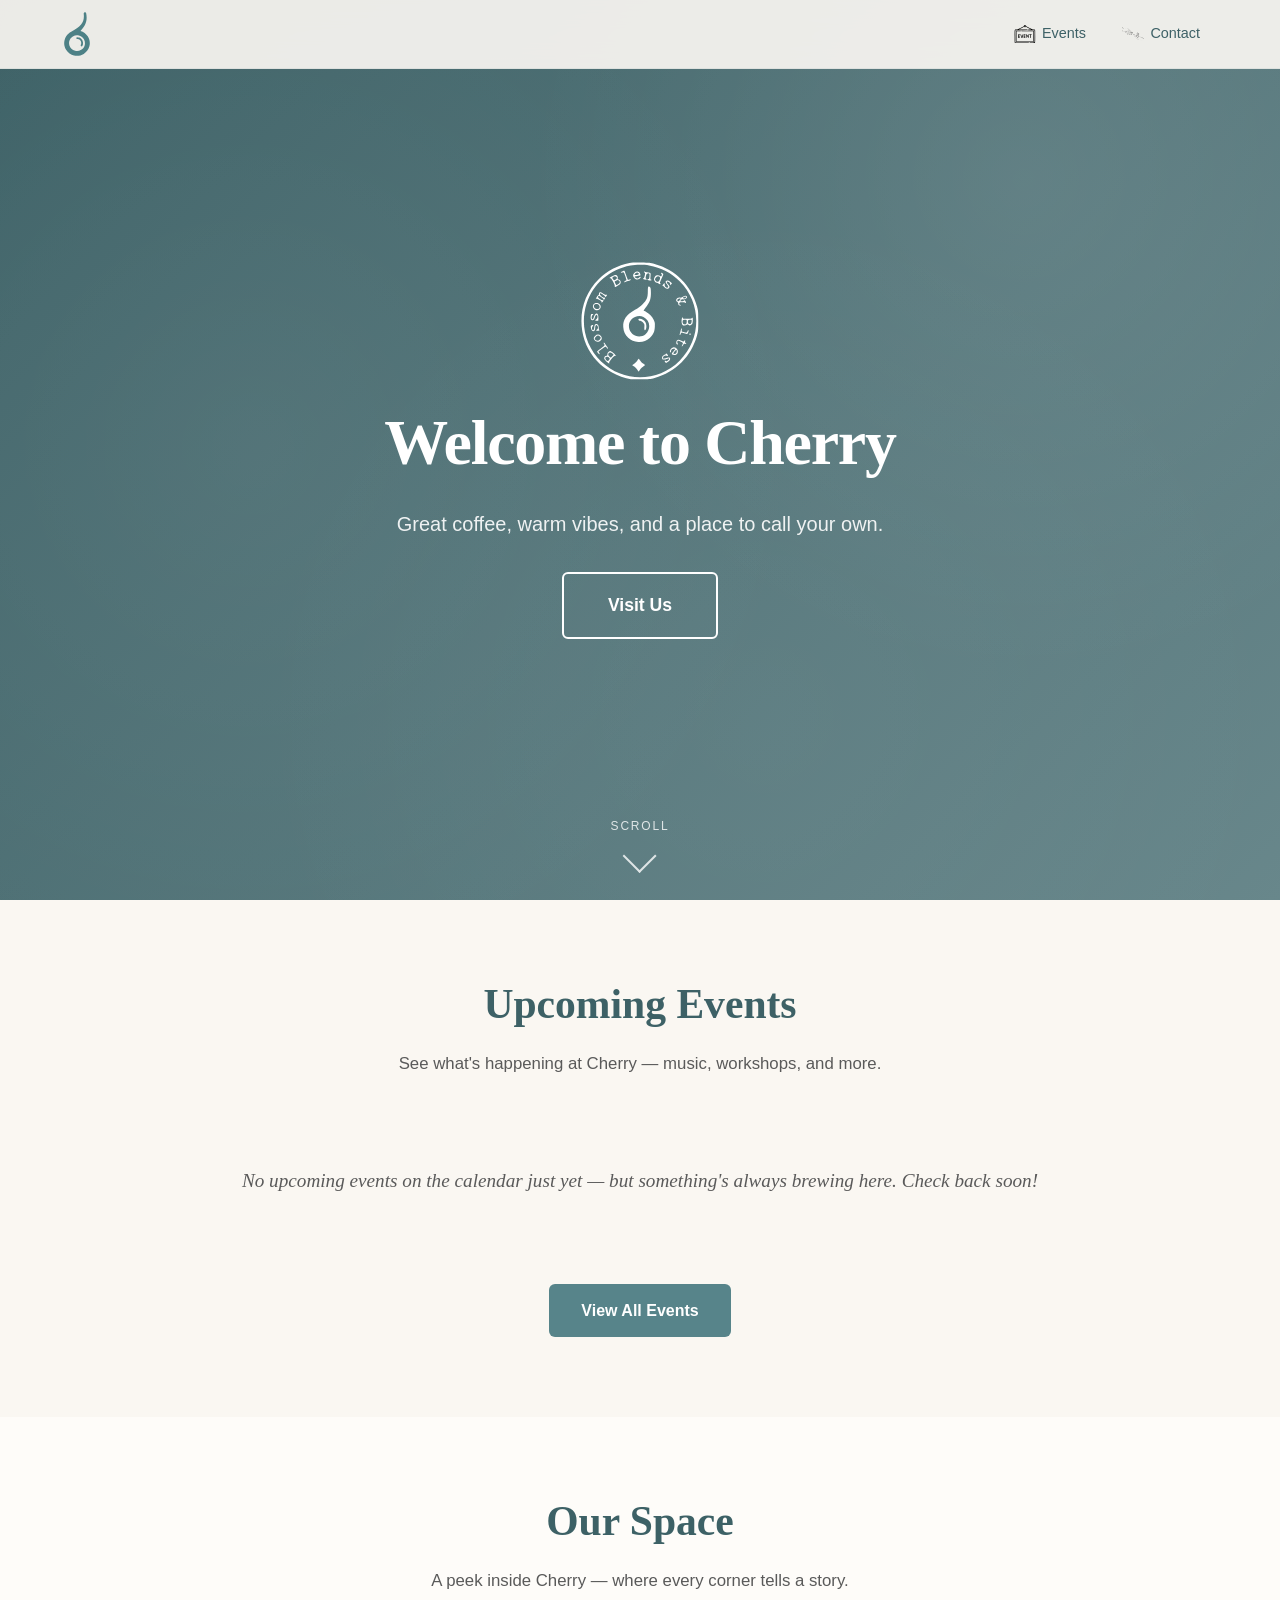
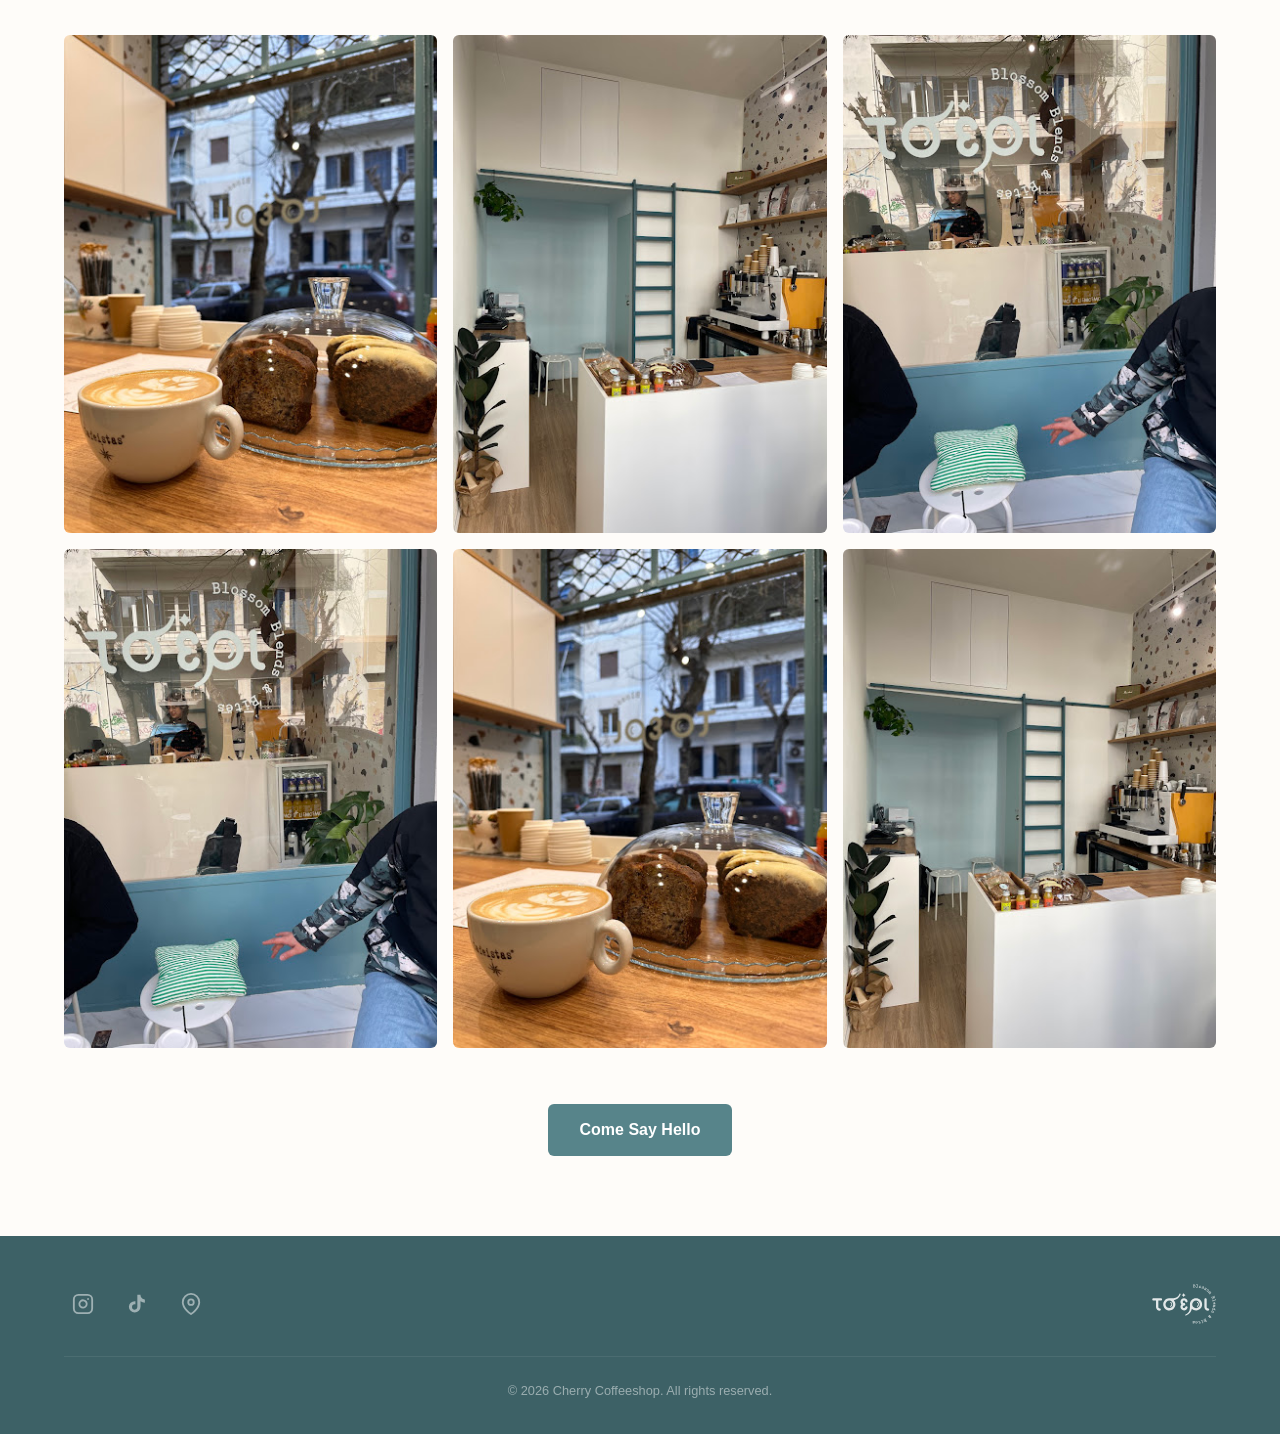
==== index.html @ 54e0ace2 "first" ====
<!DOCTYPE html>
<html lang="en">
<head>
  <meta charset="UTF-8" />
  <meta name="viewport" content="width=device-width, initial-scale=1.0" />
  <meta name="description" content="Cherry Coffeeshop — Great coffee, warm vibes, and community events." />
  <title>Cherry Coffeeshop</title>
  <link rel="stylesheet" href="style.css" />
</head>
<body>

  <!-- ========== Navbar ========== -->
  <nav class="navbar" aria-label="Main navigation">
    <div class="container navbar__inner">
      <a href="#hero" class="navbar__logo" aria-label="Cherry — Back to top">
        <img src="assets/logo.svg" alt="Cherry logo" />
      </a>
      <div class="navbar__links">
        <a href="events.html" class="navbar__link" aria-label="Events">
          <img src="assets/events.svg" alt="" />
          <span>Events</span>
        </a>
        <a href="contact.html" class="navbar__link" aria-label="Contact">
          <img src="assets/contact.svg" alt="" />
          <span>Contact</span>
        </a>
      </div>
    </div>
  </nav>

  <!-- ========== Hero ========== -->
  <header class="hero" id="hero">
    <div class="hero__bg" aria-hidden="true"></div>
    <div class="hero__content">
      <img src="assets/Circle_logo.svg" alt="Cherry Coffeeshop emblem" class="hero__logo" />
      <h1 class="hero__title">Welcome to Cherry</h1>
      <p class="hero__subtitle">Great coffee, warm vibes, and a place to call your own.</p>
      <a href="contact.html" class="btn btn-outline hero__cta">Visit Us</a>
    </div>
    <div class="scroll-indicator" aria-hidden="true">
      <span class="scroll-indicator__text">Scroll</span>
      <span class="scroll-indicator__arrow"></span>
    </div>
  </header>

  <!-- ========== Upcoming Events ========== -->
  <section class="events-section" id="events">
    <div class="container">
      <h2 class="section-title">Upcoming Events</h2>
      <p class="section-subtitle">See what's happening at Cherry — music, workshops, and more.</p>

      <div class="events-grid" id="upcoming-events-grid">
        <!-- Populated by main.js -->
      </div>

      <div class="btn-center">
        <a href="events.html" class="btn btn-primary">View All Events</a>
      </div>
    </div>
  </section>

  <!-- ========== Gallery ========== -->
  <section class="gallery-section" id="gallery">
    <div class="container">
      <h2 class="section-title">Our Space</h2>
      <p class="section-subtitle">A peek inside Cherry — where every corner tells a story.</p>

      <div class="gallery-grid">
        <div class="gallery-grid__item">
          <img src="img/counter.jpg" alt="Cherry's coffee counter" loading="lazy">
        </div>
        <div class="gallery-grid__item">
          <img src="img/chatting.jpg" alt="Friends chatting over coffee" loading="lazy">
        </div>
        <div class="gallery-grid__item">
          <img src="img/unnamed.jpg" alt="Inside Cherry coffeeshop" loading="lazy">
        </div>
        <div class="gallery-grid__item">
          <img src="img/counter.jpg" alt="Cherry's coffee counter" loading="lazy">
        </div>
        <div class="gallery-grid__item">
          <img src="img/chatting.jpg" alt="Friends chatting over coffee" loading="lazy">
        </div>
        <div class="gallery-grid__item">
          <img src="img/unnamed.jpg" alt="Inside Cherry coffeeshop" loading="lazy">
        </div>
      </div>

      <div class="btn-center">
        <a href="contact.html" class="btn btn-primary">Come Say Hello</a>
      </div>
    </div>
  </section>

  <!-- ========== Footer ========== -->
  <footer class="footer">
    <div class="container">
      <div class="footer__inner">
        <div class="footer__social">
          <a href="https://www.instagram.com/cherry.coffeeshop/" target="_blank" rel="noopener noreferrer" aria-label="Instagram">
            <svg xmlns="http://www.w3.org/2000/svg" viewBox="0 0 24 24" fill="none" stroke="currentColor" stroke-width="2" stroke-linecap="round" stroke-linejoin="round"><rect x="2" y="2" width="20" height="20" rx="5" ry="5"/><path d="M16 11.37A4 4 0 1 1 12.63 8 4 4 0 0 1 16 11.37z"/><line x1="17.5" y1="6.5" x2="17.51" y2="6.5"/></svg>
          </a>
          <a href="https://www.tiktok.com/@cherrycoffeeshop4?_r=1&_t=ZN-940EKVRiwiM" target="_blank" rel="noopener noreferrer" aria-label="TikTok">
            <svg xmlns="http://www.w3.org/2000/svg" viewBox="0 0 24 24" fill="currentColor"><path d="M19.59 6.69a4.83 4.83 0 0 1-3.77-4.25V2h-3.45v13.67a2.89 2.89 0 0 1-2.88 2.5 2.89 2.89 0 0 1-2.89-2.89 2.89 2.89 0 0 1 2.89-2.89c.28 0 .54.04.79.1v-3.5a6.37 6.37 0 0 0-.79-.05A6.34 6.34 0 0 0 3.15 15a6.34 6.34 0 0 0 6.34 6.34 6.34 6.34 0 0 0 6.34-6.34V9.05a8.27 8.27 0 0 0 4.76 1.5V7.12a4.83 4.83 0 0 1-1-.43z"/></svg>
          </a>
          <a href="https://share.google/5jH4Om6R4dzNHi6pa" target="_blank" rel="noopener noreferrer" aria-label="Google Maps">
            <svg xmlns="http://www.w3.org/2000/svg" viewBox="0 0 24 24" fill="none" stroke="currentColor" stroke-width="2" stroke-linecap="round" stroke-linejoin="round"><path d="M21 10c0 7-9 13-9 13s-9-6-9-13a9 9 0 0 1 18 0z"/><circle cx="12" cy="10" r="3"/></svg>
          </a>
        </div>
        <a href="index.html" class="footer__logo" aria-label="Cherry Coffeeshop">
          <img src="assets/Cherry_logo.svg" alt="Cherry logo" />
        </a>
      </div>
      <p class="footer__bottom">&copy; 2026 Cherry Coffeeshop. All rights reserved.</p>
    </div>
  </footer>

  <!-- ========== Lightbox ========== -->
  <div class="lightbox" id="lightbox" role="dialog" aria-modal="true" aria-label="Image viewer" aria-hidden="true">
    <button class="lightbox__close" type="button" aria-label="Close">&times;</button>
    <button class="lightbox__nav lightbox__nav--prev" type="button" aria-label="Previous image">&#10094;</button>
    <figure class="lightbox__stage">
      <img class="lightbox__img" src="" alt="" />
      <figcaption class="lightbox__caption"></figcaption>
    </figure>
    <button class="lightbox__nav lightbox__nav--next" type="button" aria-label="Next image">&#10095;</button>
    <span class="lightbox__counter" aria-hidden="true"></span>
  </div>

  <script src="main.js"></script>
</body>
</html>
---- style.css ----
/* ============================================
   Cherry Coffeeshop — Design System & Styles
   ============================================ */

/* --- CSS Variables (Design Tokens) --- */
:root {
  --color-primary: #57848A;
  --color-primary-light: #68878B;
  --color-primary-dark: #3d6166;
  --color-cream: #faf7f2;
  --color-warm-white: #fefcf9;
  --color-text: #2c2c2c;
  --color-text-light: #5a5a5a;
  --color-white: #ffffff;
  --color-overlay: rgba(44, 44, 44, 0.55);

  --font-heading: "Georgia", "Times New Roman", serif;
  --font-body: "Segoe UI", "Helvetica Neue", Arial, sans-serif;

  --shadow-sm: 0 1px 3px rgba(0, 0, 0, 0.08);
  --shadow-md: 0 4px 12px rgba(0, 0, 0, 0.1);
  --shadow-lg: 0 8px 30px rgba(0, 0, 0, 0.12);

  --radius-sm: 6px;
  --radius-md: 12px;
  --radius-lg: 20px;

  --transition: 0.3s ease;
  --max-width: 1200px;
}

/* --- Reset & Base --- */
*,
*::before,
*::after {
  margin: 0;
  padding: 0;
  box-sizing: border-box;
}

html {
  scroll-behavior: smooth;
  font-size: 16px;
}

body {
  font-family: var(--font-body);
  color: var(--color-text);
  background-color: var(--color-cream);
  line-height: 1.6;
  -webkit-font-smoothing: antialiased;
}

img {
  max-width: 100%;
  height: auto;
  display: block;
}

a {
  text-decoration: none;
  color: inherit;
}

ul {
  list-style: none;
}

h1, h2, h3, h4 {
  font-family: var(--font-heading);
  font-weight: 700;
  line-height: 1.2;
}

/* --- Utility --- */
.container {
  width: 90%;
  max-width: var(--max-width);
  margin: 0 auto;
}

.section-title {
  font-size: clamp(1.8rem, 4vw, 2.6rem);
  color: var(--color-primary-dark);
  text-align: center;
  margin-bottom: 0.5em;
}

.section-subtitle {
  text-align: center;
  color: var(--color-text-light);
  font-size: 1.05rem;
  max-width: 600px;
  margin: 0 auto 2.5rem;
}

/* --- Buttons --- */
.btn {
  display: inline-block;
  padding: 0.85em 2em;
  font-size: 1rem;
  font-weight: 600;
  border-radius: var(--radius-sm);
  cursor: pointer;
  transition: background var(--transition), transform var(--transition), box-shadow var(--transition);
  border: none;
  text-align: center;
}

.btn-primary {
  background-color: var(--color-primary);
  color: var(--color-white);
}

.btn-primary:hover {
  background-color: var(--color-primary-dark);
  transform: translateY(-2px);
  box-shadow: var(--shadow-md);
}

.btn-outline {
  background-color: transparent;
  color: var(--color-white);
  border: 2px solid var(--color-white);
}

.btn-outline:hover {
  background-color: var(--color-white);
  color: var(--color-primary);
  transform: translateY(-2px);
}

.btn-center {
  display: flex;
  justify-content: center;
  margin-top: 2.5rem;
}

/* ============================================
   Navigation
   ============================================ */
.navbar {
  position: fixed;
  top: 0;
  left: 0;
  right: 0;
  z-index: 1000;
  background-color: rgba(250, 247, 242, 0.92);
  backdrop-filter: blur(12px);
  -webkit-backdrop-filter: blur(12px);
  border-bottom: 1px solid rgba(87, 132, 138, 0.1);
  transition: box-shadow var(--transition);
}

.navbar.scrolled {
  box-shadow: var(--shadow-sm);
}

.navbar__inner {
  display: flex;
  align-items: center;
  justify-content: space-between;
  padding: 0.75rem 0;
}

.navbar__logo img {
  height: 44px;
  width: auto;
}

.navbar__links {
  display: flex;
  align-items: center;
  gap: 0.25rem;
}

.navbar__link {
  display: flex;
  align-items: center;
  gap: 0.4rem;
  padding: 0.5rem 1rem;
  border-radius: var(--radius-sm);
  font-size: 0.9rem;
  font-weight: 500;
  color: var(--color-primary-dark);
  transition: background var(--transition), color var(--transition);
}

.navbar__link:hover {
  background-color: rgba(87, 132, 138, 0.1);
}

.navbar__link img {
  height: 22px;
  width: 22px;
}

/* ============================================
   Hero Section
   ============================================ */
.hero {
  position: relative;
  min-height: 100vh;
  display: flex;
  align-items: center;
  justify-content: center;
  text-align: center;
  color: var(--color-white);
  overflow: hidden;
}

.hero__bg {
  position: absolute;
  inset: 0;
  background: linear-gradient(135deg, var(--color-primary-dark), var(--color-primary-light));
  z-index: 0;
}

/* Placeholder pattern when no hero image is loaded */
.hero__bg::after {
  content: "";
  position: absolute;
  inset: 0;
  background-image:
    radial-gradient(circle at 20% 50%, rgba(255,255,255,0.05) 0%, transparent 50%),
    radial-gradient(circle at 80% 20%, rgba(255,255,255,0.08) 0%, transparent 40%),
    radial-gradient(circle at 60% 80%, rgba(255,255,255,0.04) 0%, transparent 50%);
}

.hero__content {
  position: relative;
  z-index: 1;
  max-width: 700px;
  padding: 2rem 1.5rem;
}

.hero__logo {
  width: 120px;
  height: auto;
  margin: 0 auto 1.5rem;
  filter: brightness(0) invert(1);
}

.hero__title {
  font-size: clamp(2.4rem, 6vw, 4rem);
  margin-bottom: 0.4em;
  letter-spacing: -0.02em;
}

.hero__subtitle {
  font-size: clamp(1rem, 2.5vw, 1.25rem);
  opacity: 0.9;
  margin-bottom: 2rem;
  font-weight: 300;
}

.hero__cta {
  font-size: 1.1rem;
  padding: 1em 2.5em;
}

/* Scroll indicator */
.scroll-indicator {
  position: absolute;
  bottom: 2rem;
  left: 50%;
  transform: translateX(-50%);
  z-index: 1;
  display: flex;
  flex-direction: column;
  align-items: center;
  gap: 0.5rem;
  color: var(--color-white);
  opacity: 0.8;
  animation: pulse-fade 2.5s ease-in-out infinite;
}

.scroll-indicator__text {
  font-size: 0.75rem;
  text-transform: uppercase;
  letter-spacing: 0.15em;
}

.scroll-indicator__arrow {
  width: 24px;
  height: 24px;
  border-left: 2px solid var(--color-white);
  border-bottom: 2px solid var(--color-white);
  transform: rotate(-45deg);
}

@keyframes pulse-fade {
  0%, 100% {
    opacity: 0.4;
    transform: translateX(-50%) translateY(0);
  }
  50% {
    opacity: 1;
    transform: translateX(-50%) translateY(8px);
  }
}

/* ============================================
   Upcoming Events Section
   ============================================ */
.events-section {
  padding: 5rem 0;
}

.events-grid {
  display: grid;
  grid-template-columns: repeat(auto-fill, minmax(320px, 1fr));
  gap: 2rem;
}

.event-card {
  background: var(--color-white);
  border-radius: var(--radius-md);
  overflow: hidden;
  box-shadow: var(--shadow-sm);
  transition: transform var(--transition), box-shadow var(--transition);
}

.event-card:hover {
  transform: translateY(-4px);
  box-shadow: var(--shadow-lg);
}

.event-card__image {
  width: 100%;
  height: 220px;
  object-fit: cover;
  background-color: var(--color-primary-light);
}

/* Placeholder for missing images */
.event-card__image-placeholder {
  width: 100%;
  height: 220px;
  background: linear-gradient(135deg, var(--color-primary), var(--color-primary-light));
  display: flex;
  align-items: center;
  justify-content: center;
  color: var(--color-white);
  font-family: var(--font-heading);
  font-size: 1.2rem;
  opacity: 0.85;
}

.event-card__body {
  padding: 1.5rem;
}

.event-card__date {
  font-size: 0.8rem;
  color: var(--color-primary);
  text-transform: uppercase;
  letter-spacing: 0.08em;
  font-weight: 600;
  margin-bottom: 0.5rem;
}

.event-card__title {
  font-size: 1.25rem;
  margin-bottom: 0.6rem;
  color: var(--color-text);
}

.event-card__desc {
  font-size: 0.95rem;
  color: var(--color-text-light);
  line-height: 1.65;
}

/* ============================================
   Gallery Section
   ============================================ */
.gallery-section {
  padding: 5rem 0;
  background-color: var(--color-warm-white);
}

.gallery-grid {
  columns: 3;
  column-gap: 1rem;
}

.gallery-grid__item {
  break-inside: avoid;
  margin-bottom: 1rem;
  border-radius: var(--radius-sm);
  overflow: hidden;
  position: relative;
}

.gallery-grid__item img {
  width: 100%;
  display: block;
  cursor: pointer;
  transition: transform 0.4s ease;
}

.gallery-grid__item:hover img {
  transform: scale(1.03);
}

/* ============================================
   Lightbox / Gallery Viewer
   ============================================ */
.lightbox {
  position: fixed;
  inset: 0;
  z-index: 1000;
  display: flex;
  align-items: center;
  justify-content: center;
  padding: 2rem;
  background-color: rgba(20, 20, 20, 0.92);
  opacity: 0;
  visibility: hidden;
  transition: opacity var(--transition), visibility var(--transition);
}

.lightbox.is-open {
  opacity: 1;
  visibility: visible;
}

.lightbox__stage {
  display: flex;
  flex-direction: column;
  align-items: center;
  gap: 0.75rem;
}

.lightbox__img {
  max-width: 90vw;
  max-height: 80vh;
  width: auto;
  height: auto;
  border-radius: var(--radius-sm);
  box-shadow: var(--shadow-lg);
  animation: lightbox-zoom 0.3s ease;
}

@keyframes lightbox-zoom {
  from { transform: scale(0.96); opacity: 0.5; }
  to   { transform: scale(1); opacity: 1; }
}

.lightbox__caption {
  color: rgba(255, 255, 255, 0.85);
  font-size: 0.9rem;
  text-align: center;
}

.lightbox__close,
.lightbox__nav {
  position: absolute;
  display: flex;
  align-items: center;
  justify-content: center;
  border: none;
  border-radius: 50%;
  color: var(--color-white);
  background: rgba(255, 255, 255, 0.12);
  cursor: pointer;
  line-height: 1;
  transition: background var(--transition);
  -webkit-tap-highlight-color: transparent;
}

.lightbox__close:hover,
.lightbox__nav:hover {
  background: rgba(255, 255, 255, 0.28);
}

.lightbox__close {
  top: 1rem;
  right: 1rem;
  width: 44px;
  height: 44px;
  font-size: 1.75rem;
}

.lightbox__nav {
  top: 50%;
  transform: translateY(-50%);
  width: 52px;
  height: 52px;
  font-size: 1.4rem;
}

.lightbox__nav--prev { left: 1rem; }
.lightbox__nav--next { right: 1rem; }

.lightbox__counter {
  position: absolute;
  bottom: 1.25rem;
  left: 50%;
  transform: translateX(-50%);
  color: rgba(255, 255, 255, 0.8);
  font-size: 0.9rem;
  letter-spacing: 0.05em;
}

/* ============================================
   Archive / Past Events Page
   ============================================ */
.page-header {
  padding: 8rem 0 3rem;
  text-align: center;
  background: linear-gradient(135deg, var(--color-primary-dark), var(--color-primary));
  color: var(--color-white);
}

.page-header__title {
  font-size: clamp(2rem, 5vw, 3rem);
}

.page-header__subtitle {
  font-size: 1.05rem;
  opacity: 0.85;
  margin-top: 0.5rem;
  font-weight: 300;
}

.archive-section {
  padding: 4rem 0 5rem;
}

/* ============================================
   Contact Page
   ============================================ */
.contact-section {
  padding: 4rem 0 5rem;
}

.contact-grid {
  display: grid;
  grid-template-columns: 1fr 1fr;
  gap: 3rem;
  align-items: start;
}

.contact-info {
  display: flex;
  flex-direction: column;
  gap: 2rem;
}

.contact-info__block h3 {
  font-size: 1.15rem;
  color: var(--color-primary-dark);
  margin-bottom: 0.5rem;
}

.contact-info__block p,
.contact-info__block a {
  color: var(--color-text-light);
  font-size: 0.95rem;
  line-height: 1.7;
}

.contact-info__block a {
  display: inline-flex;
  align-items: center;
  gap: 0.35rem;
  transition: color var(--transition);
}

.contact-info__block a:hover {
  color: var(--color-primary);
}

.social-links {
  display: flex;
  gap: 0.75rem;
  margin-top: 0.5rem;
}

.social-links a {
  display: inline-flex;
  align-items: center;
  justify-content: center;
  padding: 0.45rem;
  border-radius: var(--radius-sm);
  color: var(--color-primary-light);
  transition: color var(--transition), transform var(--transition);
}

.social-links a svg {
  width: 24px;
  height: 24px;
  flex-shrink: 0;
}

.social-links a:hover {
  color: var(--color-primary-dark);
  transform: translateY(-2px);
}

.contact-map {
  border-radius: var(--radius-md);
  overflow: hidden;
  box-shadow: var(--shadow-md);
  background: var(--color-white);
  min-height: 350px;
  display: flex;
  align-items: center;
  justify-content: center;
}

.contact-map iframe {
  width: 100%;
  height: 400px;
  border: none;
}

.contact-map__fallback {
  text-align: center;
  padding: 3rem 1.5rem;
}

.contact-map__fallback p {
  color: var(--color-text-light);
  margin-bottom: 1rem;
}

/* ============================================
   Footer
   ============================================ */
.footer {
  background-color: var(--color-primary-dark);
  color: rgba(255, 255, 255, 0.8);
  padding: 3rem 0 2rem;
}

.footer__inner {
  display: flex;
  align-items: center;
  justify-content: space-between;
  flex-wrap: wrap;
  gap: 1.5rem;
}

.footer__social {
  display: flex;
  align-items: center;
  gap: 1rem;
}

.footer__social a {
  display: flex;
  align-items: center;
  justify-content: center;
  color: rgba(255, 255, 255, 0.5);
  padding: 0.5rem;
  border-radius: var(--radius-sm);
  transition: color 0.3s ease, transform 0.3s ease;
}

.footer__social a:hover {
  color: var(--color-white);
  transform: translateY(-3px);
}

.footer__social a svg {
  width: 22px;
  height: 22px;
  flex-shrink: 0;
}

.footer__logo img {
  height: 40px;
  width: auto;
  opacity: 0.85;
  filter: brightness(0) invert(1);
}

.footer__bottom {
  text-align: center;
  margin-top: 2rem;
  padding-top: 1.5rem;
  border-top: 1px solid rgba(255, 255, 255, 0.12);
  font-size: 0.8rem;
  opacity: 0.6;
}

/* ============================================
   Loading State
   ============================================ */
.loading {
  text-align: center;
  padding: 3rem;
  color: var(--color-text-light);
  font-size: 0.95rem;
}

.loading::after {
  content: "";
  display: block;
  width: 32px;
  height: 32px;
  margin: 1rem auto 0;
  border: 3px solid var(--color-primary-light);
  border-top-color: transparent;
  border-radius: 50%;
  animation: spin 0.8s linear infinite;
}

@keyframes spin {
  to { transform: rotate(360deg); }
}

.error-message {
  text-align: center;
  padding: 2rem;
  color: #b44;
  font-size: 0.95rem;
}

/* Friendly empty state (no events yet) — calm, on-brand, not an error */
.events-empty {
  grid-column: 1 / -1;
  text-align: center;
  padding: 3rem 1rem;
  color: var(--color-text-light);
  font-family: var(--font-heading);
  font-size: 1.2rem;
  font-style: italic;
}

/* ============================================
   Responsive Breakpoints
   ============================================ */

/* Tablet */
@media (max-width: 900px) {
  .gallery-grid {
    columns: 2;
  }

  .contact-grid {
    grid-template-columns: 1fr;
  }

  .contact-map {
    min-height: 300px;
  }

  .contact-map iframe {
    height: 300px;
  }
}

/* Mobile */
@media (max-width: 600px) {
  .navbar__link span {
    display: none;
  }

  .navbar__link {
    padding: 0.5rem 0.75rem;
  }

  .hero__logo {
    width: 90px;
  }

  .events-grid {
    grid-template-columns: 1fr;
  }

  .gallery-grid {
    columns: 2;
    column-gap: 0.75rem;
  }

  .lightbox { padding: 0.5rem; }

  .lightbox__nav {
    width: 40px;
    height: 40px;
    font-size: 1.2rem;
  }

  .lightbox__nav--prev { left: 0.5rem; }
  .lightbox__nav--next { right: 0.5rem; }
  .lightbox__close { top: 0.5rem; right: 0.5rem; }

  .footer__inner {
    flex-direction: column;
    text-align: center;
  }

  .footer__social {
    justify-content: center;
  }
}
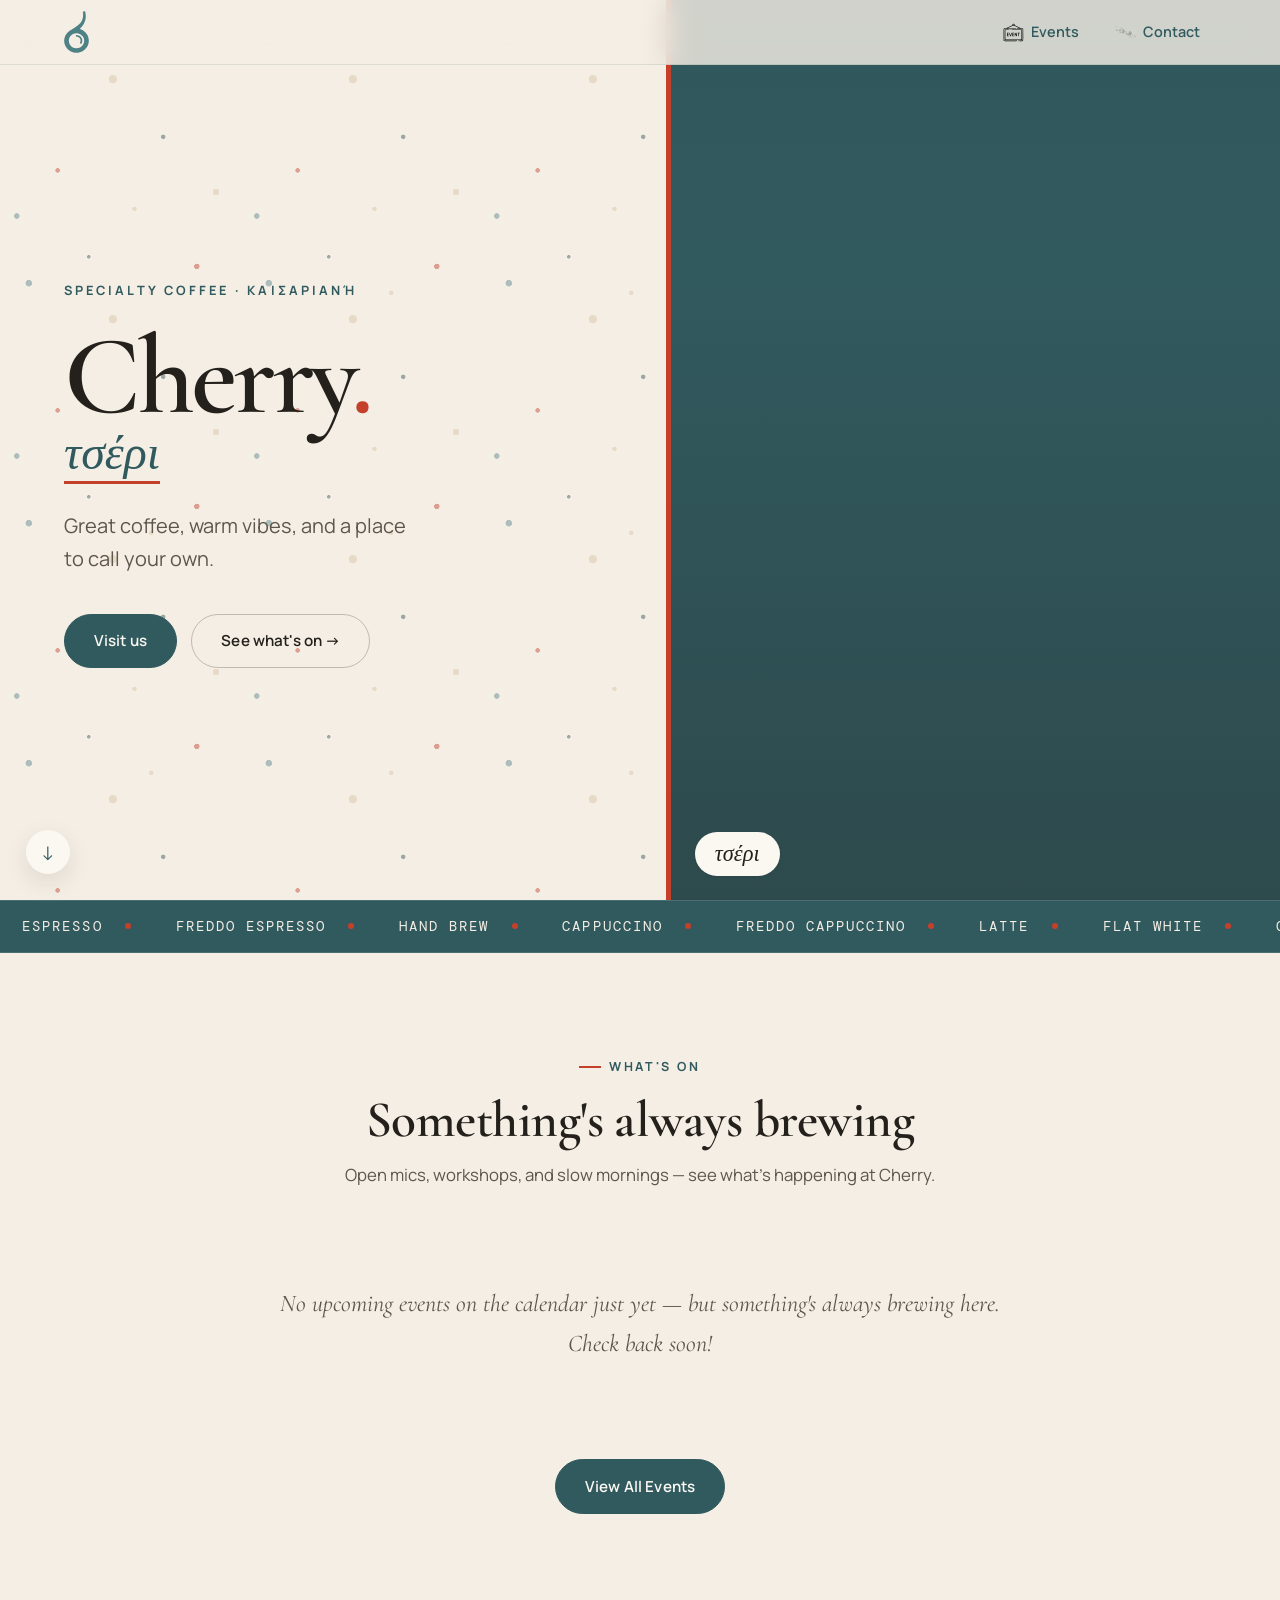
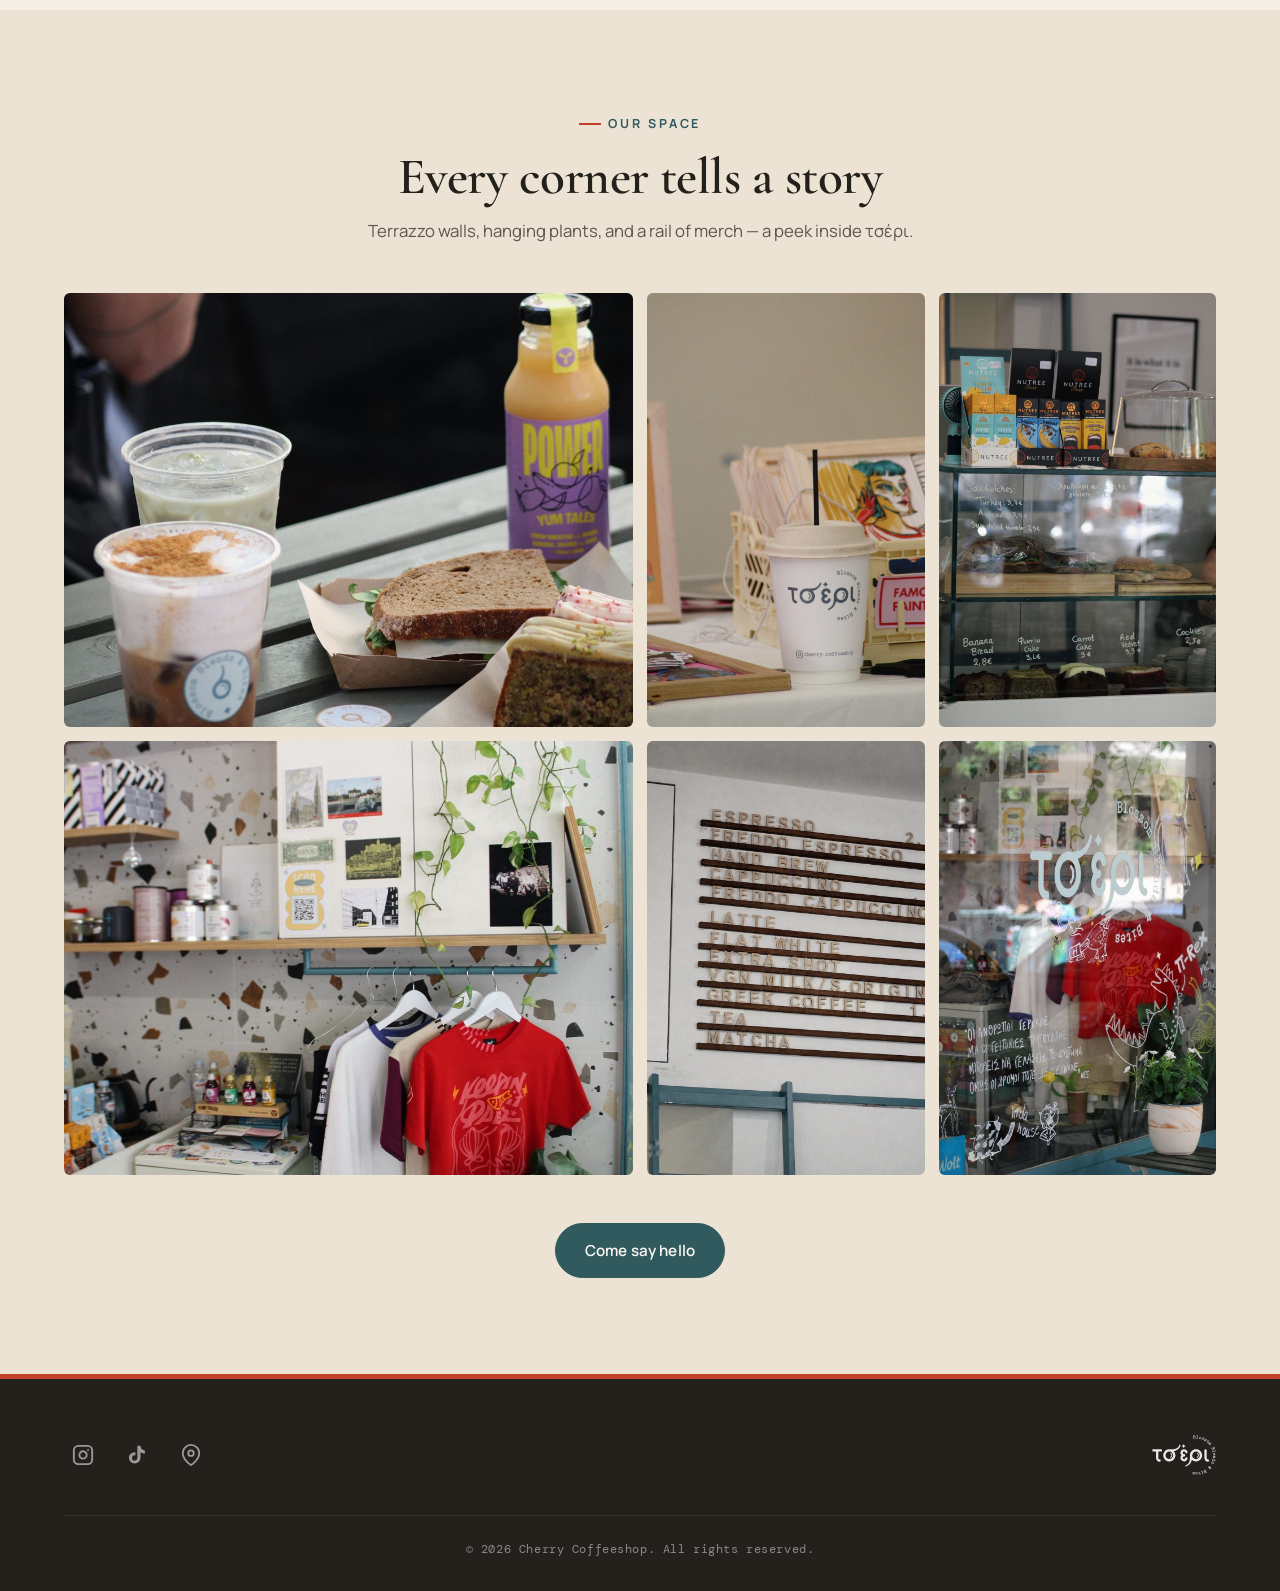
==== commit a4d27ef5: "glow up" ====
--- a/index.html
+++ b/index.html
@@ -5,6 +5,9 @@
   <meta name="viewport" content="width=device-width, initial-scale=1.0" />
   <meta name="description" content="Cherry Coffeeshop — Great coffee, warm vibes, and community events." />
   <title>Cherry Coffeeshop</title>
+  <link rel="preconnect" href="https://fonts.googleapis.com" />
+  <link rel="preconnect" href="https://fonts.gstatic.com" crossorigin />
+  <link href="https://fonts.googleapis.com/css2?family=Cormorant+Garamond:ital,wght@0,500;0,600;0,700;1,500;1,600&family=DM+Mono:wght@400;500&family=Manrope:wght@400;500;600;700&display=swap" rel="stylesheet" />
   <link rel="stylesheet" href="style.css" />
 </head>
 <body>
@@ -30,24 +33,49 @@
 
   <!-- ========== Hero ========== -->
   <header class="hero" id="hero">
-    <div class="hero__bg" aria-hidden="true"></div>
-    <div class="hero__content">
-      <img src="assets/Circle_logo.svg" alt="Cherry Coffeeshop emblem" class="hero__logo" />
-      <h1 class="hero__title">Welcome to Cherry</h1>
-      <p class="hero__subtitle">Great coffee, warm vibes, and a place to call your own.</p>
-      <a href="contact.html" class="btn btn-outline hero__cta">Visit Us</a>
+    <div class="hero__panel hero__panel--text">
+      <div class="hero__inner">
+        <p class="hero__eyebrow">Specialty coffee · Καισαριανή</p>
+        <h1 class="hero__wordmark">
+          <span class="hero__cherry">Cherry</span>
+          <span class="hero__tseri" aria-hidden="true">τσέρι</span>
+        </h1>
+        <p class="hero__subtitle">Great coffee, warm vibes, and a place to call your own.</p>
+        <div class="hero__actions">
+          <a href="contact.html" class="btn btn-primary">Visit us</a>
+          <a href="#events" class="btn btn-ghost">See what's on →</a>
+        </div>
+      </div>
     </div>
-    <div class="scroll-indicator" aria-hidden="true">
-      <span class="scroll-indicator__text">Scroll</span>
-      <span class="scroll-indicator__arrow"></span>
+
+    <div class="hero__panel hero__panel--photo">
+      <div class="hero__slides" aria-hidden="true">
+        <img src="img/cherry-cup.jpg" alt="" />
+        <img src="img/drinks-bench.jpg" alt="" />
+        <img src="img/storefront.jpg" alt="" />
+      </div>
+      <span class="hero__chip" aria-hidden="true">τσέρι</span>
     </div>
+
+    <a class="hero__scroll" href="#events" aria-label="Scroll to what's on">↓</a>
   </header>
+
+  <!-- ========== Menu ticker (the wall letter-board, in motion) ========== -->
+  <div class="ticker" aria-hidden="true">
+    <div class="ticker__track">
+      <span>Espresso</span><span>Freddo Espresso</span><span>Hand Brew</span><span>Cappuccino</span><span>Freddo Cappuccino</span><span>Latte</span><span>Flat White</span><span>Greek Coffee</span><span>Oat &amp; Almond</span><span>Matcha</span><span>Tea</span>
+      <span>Espresso</span><span>Freddo Espresso</span><span>Hand Brew</span><span>Cappuccino</span><span>Freddo Cappuccino</span><span>Latte</span><span>Flat White</span><span>Greek Coffee</span><span>Oat &amp; Almond</span><span>Matcha</span><span>Tea</span>
+    </div>
+  </div>
 
   <!-- ========== Upcoming Events ========== -->
   <section class="events-section" id="events">
     <div class="container">
-      <h2 class="section-title">Upcoming Events</h2>
-      <p class="section-subtitle">See what's happening at Cherry — music, workshops, and more.</p>
+      <div class="section-head">
+        <p class="eyebrow">What's on</p>
+        <h2 class="section-title">Something's always brewing</h2>
+        <p class="section-subtitle">Open mics, workshops, and slow mornings — see what's happening at Cherry.</p>
+      </div>
 
       <div class="events-grid" id="upcoming-events-grid">
         <!-- Populated by main.js -->
@@ -62,32 +90,41 @@
   <!-- ========== Gallery ========== -->
   <section class="gallery-section" id="gallery">
     <div class="container">
-      <h2 class="section-title">Our Space</h2>
-      <p class="section-subtitle">A peek inside Cherry — where every corner tells a story.</p>
+      <div class="section-head">
+        <p class="eyebrow">Our space</p>
+        <h2 class="section-title">Every corner tells a story</h2>
+        <p class="section-subtitle">Terrazzo walls, hanging plants, and a rail of merch — a peek inside τσέρι.</p>
+      </div>
 
       <div class="gallery-grid">
-        <div class="gallery-grid__item">
-          <img src="img/counter.jpg" alt="Cherry's coffee counter" loading="lazy">
-        </div>
-        <div class="gallery-grid__item">
-          <img src="img/chatting.jpg" alt="Friends chatting over coffee" loading="lazy">
-        </div>
-        <div class="gallery-grid__item">
-          <img src="img/unnamed.jpg" alt="Inside Cherry coffeeshop" loading="lazy">
-        </div>
-        <div class="gallery-grid__item">
-          <img src="img/counter.jpg" alt="Cherry's coffee counter" loading="lazy">
-        </div>
-        <div class="gallery-grid__item">
-          <img src="img/chatting.jpg" alt="Friends chatting over coffee" loading="lazy">
-        </div>
-        <div class="gallery-grid__item">
-          <img src="img/unnamed.jpg" alt="Inside Cherry coffeeshop" loading="lazy">
-        </div>
+        <figure class="gallery-grid__item">
+          <img src="img/drinks-bench.jpg" alt="Freddo, matcha and a slice on the bench outside Cherry" loading="lazy">
+          <figcaption>Freddo &amp; a slice, on the bench</figcaption>
+        </figure>
+        <figure class="gallery-grid__item">
+          <img src="img/cherry-cup.jpg" alt="A τσέρι takeaway cup in front of framed prints" loading="lazy">
+          <figcaption>τσέρι, to go</figcaption>
+        </figure>
+        <figure class="gallery-grid__item">
+          <img src="img/pastry-case.jpg" alt="The glass case of banana bread, carrot cake and daily bakes" loading="lazy">
+          <figcaption>Banana bread &amp; the daily bakes</figcaption>
+        </figure>
+        <figure class="gallery-grid__item">
+          <img src="img/corner-shelf.jpg" alt="Terrazzo corner with plants, zines and the merch rail" loading="lazy">
+          <figcaption>Plants, zines &amp; the merch rail</figcaption>
+        </figure>
+        <figure class="gallery-grid__item">
+          <img src="img/menu-board.jpg" alt="Cherry's wall menu — from freddo to filter, oat to Greek" loading="lazy">
+          <figcaption>The board — freddo to filter</figcaption>
+        </figure>
+        <figure class="gallery-grid__item">
+          <img src="img/storefront.jpg" alt="The Cherry storefront window on Φορμίωνος" loading="lazy">
+          <figcaption>Find us on Φορμίωνος</figcaption>
+        </figure>
       </div>
 
       <div class="btn-center">
-        <a href="contact.html" class="btn btn-primary">Come Say Hello</a>
+        <a href="contact.html" class="btn btn-primary">Come say hello</a>
       </div>
     </div>
   </section>
--- a/style.css
+++ b/style.css
@@ -1,32 +1,54 @@
 /* ============================================
-   Cherry Coffeeshop — Design System & Styles
-   ============================================ */
-
-/* --- CSS Variables (Design Tokens) --- */
+   Cherry Coffeeshop — τσέρι · Design System
+   Kaisariani, Athens — specialty coffee & community
+   ============================================ */
+
+/* --- Design Tokens --- */
 :root {
-  --color-primary: #57848A;
-  --color-primary-light: #68878B;
-  --color-primary-dark: #3d6166;
-  --color-cream: #faf7f2;
-  --color-warm-white: #fefcf9;
-  --color-text: #2c2c2c;
-  --color-text-light: #5a5a5a;
-  --color-white: #ffffff;
-  --color-overlay: rgba(44, 44, 44, 0.55);
-
-  --font-heading: "Georgia", "Times New Roman", serif;
-  --font-body: "Segoe UI", "Helvetica Neue", Arial, sans-serif;
-
-  --shadow-sm: 0 1px 3px rgba(0, 0, 0, 0.08);
-  --shadow-md: 0 4px 12px rgba(0, 0, 0, 0.1);
-  --shadow-lg: 0 8px 30px rgba(0, 0, 0, 0.12);
+  /* Palette — pulled from the shop itself:
+     teal from the window trim & fridge, cream from the walls & cups,
+     cherry-red from the merch tees (and, well, the name). */
+  --teal: #57848a;
+  --teal-deep: #315a5f;
+  --teal-ink: #24494d;
+  --cream: #f4eee4;
+  --cream-deep: #ece3d4;
+  --paper: #fbf8f2;
+  --ink: #24201b;
+  --ink-soft: #5d564d;
+  --cherry: #c4402b;
+  --cherry-deep: #a5331f;
+  --sand: #d8c6a8;
+  --white: #ffffff;
+
+  --font-display: "Cormorant Garamond", Georgia, "Times New Roman", serif;
+  --font-body: "Manrope", "Segoe UI", "Helvetica Neue", Arial, sans-serif;
+  --font-mono: "DM Mono", ui-monospace, "SFMono-Regular", Menlo, monospace;
+
+  --shadow-sm: 0 1px 3px rgba(36, 32, 27, 0.08);
+  --shadow-md: 0 8px 24px rgba(36, 32, 27, 0.1);
+  --shadow-lg: 0 20px 50px rgba(36, 32, 27, 0.16);
 
   --radius-sm: 6px;
-  --radius-md: 12px;
-  --radius-lg: 20px;
+  --radius-md: 14px;
+  --radius-lg: 24px;
 
   --transition: 0.3s ease;
-  --max-width: 1200px;
+  --max-width: 1240px;
+
+  /* Terrazzo speckle — the signature texture, in the shop's colours */
+  --terrazzo:
+    radial-gradient(circle at 12% 18%, var(--teal) 0 3px, transparent 3.5px),
+    radial-gradient(circle at 82% 11%, var(--cherry) 0 2.5px, transparent 3px),
+    radial-gradient(circle at 47% 33%, var(--sand) 0 4px, transparent 4.5px),
+    radial-gradient(circle at 68% 57%, var(--teal-deep) 0 2px, transparent 2.5px),
+    radial-gradient(circle at 24% 71%, var(--cherry) 0 2px, transparent 2.5px),
+    radial-gradient(circle at 90% 80%, var(--sand) 0 3px, transparent 3.5px),
+    radial-gradient(circle at 7% 90%, var(--teal) 0 2.5px, transparent 3px),
+    radial-gradient(circle at 56% 87%, var(--sand) 0 2px, transparent 2.5px),
+    radial-gradient(circle at 37% 7%, var(--teal-deep) 0 1.5px, transparent 2px),
+    radial-gradient(circle at 63% 22%, var(--sand) 0 2px, transparent 2.5px);
+  --terrazzo-size: 240px 240px;
 }
 
 /* --- Reset & Base --- */
@@ -41,14 +63,16 @@
 html {
   scroll-behavior: smooth;
   font-size: 16px;
+  -webkit-text-size-adjust: 100%;
 }
 
 body {
   font-family: var(--font-body);
-  color: var(--color-text);
-  background-color: var(--color-cream);
-  line-height: 1.6;
+  color: var(--ink);
+  background-color: var(--cream);
+  line-height: 1.65;
   -webkit-font-smoothing: antialiased;
+  overflow-x: hidden;
 }
 
 img {
@@ -67,9 +91,29 @@
 }
 
 h1, h2, h3, h4 {
-  font-family: var(--font-heading);
-  font-weight: 700;
-  line-height: 1.2;
+  font-family: var(--font-display);
+  font-weight: 600;
+  line-height: 1.08;
+}
+
+::selection {
+  background: var(--cherry);
+  color: var(--white);
+}
+
+/* --- Terrazzo utility (speckle behind content) --- */
+.terrazzo {
+  position: relative;
+}
+.terrazzo::before {
+  content: "";
+  position: absolute;
+  inset: 0;
+  background-image: var(--terrazzo);
+  background-size: var(--terrazzo-size);
+  opacity: 0.5;
+  pointer-events: none;
+  z-index: 0;
 }
 
 /* --- Utility --- */
@@ -79,61 +123,103 @@
   margin: 0 auto;
 }
 
+.eyebrow {
+  font-family: var(--font-body);
+  font-size: 0.78rem;
+  font-weight: 700;
+  text-transform: uppercase;
+  letter-spacing: 0.22em;
+  color: var(--teal-deep);
+  display: inline-flex;
+  align-items: center;
+  gap: 0.6em;
+}
+.eyebrow::before {
+  content: "";
+  width: 22px;
+  height: 2px;
+  background: var(--cherry);
+  display: inline-block;
+}
+
+.section-head {
+  max-width: 620px;
+  margin: 0 auto 3rem;
+  text-align: center;
+}
+.section-head .eyebrow {
+  justify-content: center;
+  margin-bottom: 1rem;
+}
+
 .section-title {
-  font-size: clamp(1.8rem, 4vw, 2.6rem);
-  color: var(--color-primary-dark);
-  text-align: center;
-  margin-bottom: 0.5em;
+  font-size: clamp(2.1rem, 5vw, 3.2rem);
+  color: var(--ink);
+  letter-spacing: -0.01em;
 }
 
 .section-subtitle {
-  text-align: center;
-  color: var(--color-text-light);
+  color: var(--ink-soft);
   font-size: 1.05rem;
-  max-width: 600px;
-  margin: 0 auto 2.5rem;
+  margin-top: 0.75rem;
 }
 
 /* --- Buttons --- */
 .btn {
-  display: inline-block;
-  padding: 0.85em 2em;
-  font-size: 1rem;
+  display: inline-flex;
+  align-items: center;
+  gap: 0.5em;
+  padding: 0.9em 1.9em;
+  font-family: var(--font-body);
+  font-size: 0.95rem;
   font-weight: 600;
-  border-radius: var(--radius-sm);
+  letter-spacing: 0.01em;
+  border-radius: 999px;
   cursor: pointer;
-  transition: background var(--transition), transform var(--transition), box-shadow var(--transition);
-  border: none;
+  transition: background var(--transition), color var(--transition),
+    transform var(--transition), box-shadow var(--transition);
+  border: 1.5px solid transparent;
   text-align: center;
 }
 
 .btn-primary {
-  background-color: var(--color-primary);
-  color: var(--color-white);
-}
-
+  background-color: var(--teal-deep);
+  color: var(--paper);
+  border-color: var(--teal-deep);
+}
 .btn-primary:hover {
-  background-color: var(--color-primary-dark);
+  background-color: var(--teal-ink);
+  border-color: var(--teal-ink);
   transform: translateY(-2px);
   box-shadow: var(--shadow-md);
 }
 
+.btn-ghost {
+  background-color: transparent;
+  color: var(--ink);
+  border-color: rgba(36, 32, 27, 0.25);
+}
+.btn-ghost:hover {
+  border-color: var(--cherry);
+  color: var(--cherry-deep);
+  transform: translateY(-2px);
+}
+
+/* Kept for backward-compat (light buttons over dark art) */
 .btn-outline {
   background-color: transparent;
-  color: var(--color-white);
-  border: 2px solid var(--color-white);
-}
-
+  color: var(--white);
+  border: 1.5px solid rgba(255, 255, 255, 0.7);
+}
 .btn-outline:hover {
-  background-color: var(--color-white);
-  color: var(--color-primary);
-  transform: translateY(-2px);
+  background-color: var(--white);
+  color: var(--teal-deep);
 }
 
 .btn-center {
   display: flex;
   justify-content: center;
-  margin-top: 2.5rem;
+  margin-top: 3rem;
 }
 
 /* ============================================
@@ -145,26 +231,26 @@
   left: 0;
   right: 0;
   z-index: 1000;
-  background-color: rgba(250, 247, 242, 0.92);
-  backdrop-filter: blur(12px);
-  -webkit-backdrop-filter: blur(12px);
-  border-bottom: 1px solid rgba(87, 132, 138, 0.1);
-  transition: box-shadow var(--transition);
-}
-
+  background-color: rgba(244, 238, 228, 0.82);
+  backdrop-filter: blur(14px);
+  -webkit-backdrop-filter: blur(14px);
+  border-bottom: 1px solid rgba(49, 90, 95, 0.12);
+  transition: box-shadow var(--transition), background var(--transition);
+}
 .navbar.scrolled {
   box-shadow: var(--shadow-sm);
+  background-color: rgba(244, 238, 228, 0.94);
 }
 
 .navbar__inner {
   display: flex;
   align-items: center;
   justify-content: space-between;
-  padding: 0.75rem 0;
+  padding: 0.7rem 0;
 }
 
 .navbar__logo img {
-  height: 44px;
+  height: 42px;
   width: auto;
 }
 
@@ -175,154 +261,280 @@
 }
 
 .navbar__link {
-  display: flex;
-  align-items: center;
-  gap: 0.4rem;
+  position: relative;
+  display: flex;
+  align-items: center;
+  gap: 0.45rem;
   padding: 0.5rem 1rem;
   border-radius: var(--radius-sm);
   font-size: 0.9rem;
-  font-weight: 500;
-  color: var(--color-primary-dark);
-  transition: background var(--transition), color var(--transition);
-}
-
+  font-weight: 600;
+  color: var(--teal-deep);
+  transition: color var(--transition);
+}
+.navbar__link::after {
+  content: "";
+  position: absolute;
+  left: 1rem;
+  right: 1rem;
+  bottom: 0.35rem;
+  height: 2px;
+  background: var(--cherry);
+  transform: scaleX(0);
+  transform-origin: left;
+  transition: transform var(--transition);
+}
 .navbar__link:hover {
-  background-color: rgba(87, 132, 138, 0.1);
-}
-
+  color: var(--cherry-deep);
+}
+.navbar__link:hover::after {
+  transform: scaleX(1);
+}
 .navbar__link img {
-  height: 22px;
-  width: 22px;
-}
-
-/* ============================================
-   Hero Section
+  height: 21px;
+  width: 21px;
+}
+
+/* ============================================
+   Hero — the bilingual wordmark, split with photo
    ============================================ */
 .hero {
   position: relative;
   min-height: 100vh;
-  display: flex;
-  align-items: center;
-  justify-content: center;
-  text-align: center;
-  color: var(--color-white);
+  min-height: 100svh;
+  display: grid;
+  grid-template-columns: 1.04fr 0.96fr;
   overflow: hidden;
-}
-
-.hero__bg {
+  background: var(--cream);
+}
+
+/* Left: the wordmark on cream + terrazzo */
+.hero__panel--text {
+  position: relative;
+  display: flex;
+  align-items: center;
+  padding: 7rem clamp(1.5rem, 5vw, 5rem) 4rem;
+  background: var(--cream);
+}
+.hero__panel--text::before {
+  content: "";
   position: absolute;
   inset: 0;
-  background: linear-gradient(135deg, var(--color-primary-dark), var(--color-primary-light));
+  background-image: var(--terrazzo);
+  background-size: var(--terrazzo-size);
+  opacity: 0.45;
   z-index: 0;
 }
-
-/* Placeholder pattern when no hero image is loaded */
-.hero__bg::after {
-  content: "";
-  position: absolute;
-  inset: 0;
-  background-image:
-    radial-gradient(circle at 20% 50%, rgba(255,255,255,0.05) 0%, transparent 50%),
-    radial-gradient(circle at 80% 20%, rgba(255,255,255,0.08) 0%, transparent 40%),
-    radial-gradient(circle at 60% 80%, rgba(255,255,255,0.04) 0%, transparent 50%);
-}
-
-.hero__content {
+.hero__inner {
   position: relative;
   z-index: 1;
-  max-width: 700px;
-  padding: 2rem 1.5rem;
-}
-
-.hero__logo {
-  width: 120px;
-  height: auto;
-  margin: 0 auto 1.5rem;
-  filter: brightness(0) invert(1);
-}
-
-.hero__title {
-  font-size: clamp(2.4rem, 6vw, 4rem);
-  margin-bottom: 0.4em;
-  letter-spacing: -0.02em;
+  max-width: 560px;
+}
+
+.hero__eyebrow {
+  font-size: 0.8rem;
+  font-weight: 700;
+  text-transform: uppercase;
+  letter-spacing: 0.24em;
+  color: var(--teal-deep);
+  margin-bottom: 1.6rem;
+}
+
+.hero__wordmark {
+  line-height: 0.9;
+  margin-bottom: 1.6rem;
+}
+.hero__cherry {
+  display: block;
+  font-family: var(--font-display);
+  font-weight: 600;
+  font-size: clamp(3.6rem, 9vw, 7rem);
+  letter-spacing: -0.03em;
+  color: var(--ink);
+}
+/* the cherry — a red full stop that dots the name */
+.hero__cherry::after {
+  content: ".";
+  color: var(--cherry);
+}
+.hero__tseri {
+  display: inline-block;
+  font-family: var(--font-display);
+  font-style: italic;
+  font-weight: 500;
+  font-size: clamp(1.8rem, 4vw, 3rem);
+  color: var(--teal-deep);
+  margin-top: 0.35rem;
+  padding-bottom: 0.15em;
+  background-image: linear-gradient(var(--cherry), var(--cherry));
+  background-size: 100% 3px;
+  background-position: 0 100%;
+  background-repeat: no-repeat;
 }
 
 .hero__subtitle {
-  font-size: clamp(1rem, 2.5vw, 1.25rem);
-  opacity: 0.9;
-  margin-bottom: 2rem;
-  font-weight: 300;
-}
-
-.hero__cta {
-  font-size: 1.1rem;
-  padding: 1em 2.5em;
-}
-
-/* Scroll indicator */
-.scroll-indicator {
-  position: absolute;
-  bottom: 2rem;
-  left: 50%;
-  transform: translateX(-50%);
-  z-index: 1;
-  display: flex;
-  flex-direction: column;
-  align-items: center;
-  gap: 0.5rem;
-  color: var(--color-white);
-  opacity: 0.8;
-  animation: pulse-fade 2.5s ease-in-out infinite;
-}
-
-.scroll-indicator__text {
-  font-size: 0.75rem;
+  font-size: clamp(1.05rem, 1.6vw, 1.25rem);
+  color: var(--ink-soft);
+  max-width: 30ch;
+  margin-bottom: 2.4rem;
+}
+
+.hero__actions {
+  display: flex;
+  flex-wrap: wrap;
+  gap: 0.9rem;
+}
+
+/* Right: full-bleed portrait photos, gently cross-fading */
+.hero__panel--photo {
+  position: relative;
+  overflow: hidden;
+  background: var(--teal-deep);
+  border-left: 5px solid var(--cherry);
+}
+.hero__slides {
+  position: absolute;
+  inset: 0;
+}
+.hero__slides img {
+  position: absolute;
+  inset: 0;
+  width: 100%;
+  height: 100%;
+  object-fit: cover;
+  object-position: center;
+  opacity: 0;
+  animation: heroFade 21s infinite;
+}
+.hero__slides img:nth-child(1) { animation-delay: 0s; }
+.hero__slides img:nth-child(2) { animation-delay: 7s; }
+.hero__slides img:nth-child(3) { animation-delay: 14s; }
+
+@keyframes heroFade {
+  0%   { opacity: 0; transform: scale(1.06); }
+  4%   { opacity: 1; }
+  29%  { opacity: 1; }
+  35%  { opacity: 0; transform: scale(1); }
+  100% { opacity: 0; }
+}
+
+/* soft vignette so the chip stays legible */
+.hero__panel--photo::after {
+  content: "";
+  position: absolute;
+  inset: 0;
+  background: linear-gradient(
+    180deg,
+    rgba(36, 32, 27, 0.05) 0%,
+    transparent 30%,
+    rgba(36, 32, 27, 0.28) 100%
+  );
+  pointer-events: none;
+}
+
+/* the little cup label, echoing the τσέρι print on the cups */
+.hero__chip {
+  position: absolute;
+  left: 1.5rem;
+  bottom: 1.5rem;
+  z-index: 2;
+  font-family: var(--font-display);
+  font-style: italic;
+  font-size: 1.4rem;
+  color: var(--ink);
+  background: var(--paper);
+  padding: 0.15em 0.9em;
+  border-radius: 999px;
+  box-shadow: var(--shadow-sm);
+}
+
+.hero__scroll {
+  position: absolute;
+  left: 1.6rem;
+  bottom: 1.6rem;
+  z-index: 3;
+  width: 44px;
+  height: 44px;
+  display: grid;
+  place-items: center;
+  border-radius: 50%;
+  background: var(--paper);
+  color: var(--teal-deep);
+  font-size: 1.2rem;
+  box-shadow: var(--shadow-md);
+  animation: bob 2.4s ease-in-out infinite;
+}
+@keyframes bob {
+  0%, 100% { transform: translateY(0); }
+  50% { transform: translateY(6px); }
+}
+
+/* ============================================
+   Menu ticker — the wall letter-board, in motion
+   ============================================ */
+.ticker {
+  background: var(--teal-deep);
+  color: var(--cream);
+  overflow: hidden;
+  border-top: 1px solid rgba(255, 255, 255, 0.12);
+  border-bottom: 1px solid rgba(255, 255, 255, 0.12);
+}
+.ticker__track {
+  display: inline-flex;
+  align-items: center;
+  white-space: nowrap;
+  padding: 0.85rem 0;
+  animation: ticker 42s linear infinite;
+  will-change: transform;
+}
+.ticker__track span {
+  font-family: var(--font-mono);
+  font-size: 0.9rem;
+  letter-spacing: 0.14em;
   text-transform: uppercase;
-  letter-spacing: 0.15em;
-}
-
-.scroll-indicator__arrow {
-  width: 24px;
-  height: 24px;
-  border-left: 2px solid var(--color-white);
-  border-bottom: 2px solid var(--color-white);
-  transform: rotate(-45deg);
-}
-
-@keyframes pulse-fade {
-  0%, 100% {
-    opacity: 0.4;
-    transform: translateX(-50%) translateY(0);
-  }
-  50% {
-    opacity: 1;
-    transform: translateX(-50%) translateY(8px);
-  }
-}
-
-/* ============================================
-   Upcoming Events Section
+  padding: 0 1.4rem;
+  display: inline-flex;
+  align-items: center;
+  gap: 1.4rem;
+}
+.ticker__track span::after {
+  content: "";
+  width: 6px;
+  height: 6px;
+  border-radius: 50%;
+  background: var(--cherry);
+  display: inline-block;
+}
+@keyframes ticker {
+  from { transform: translateX(0); }
+  to { transform: translateX(-50%); }
+}
+
+/* ============================================
+   Upcoming Events
    ============================================ */
 .events-section {
-  padding: 5rem 0;
+  padding: 6rem 0;
+  scroll-margin-top: 90px;
 }
 
 .events-grid {
   display: grid;
-  grid-template-columns: repeat(auto-fill, minmax(320px, 1fr));
+  grid-template-columns: repeat(auto-fit, minmax(300px, 380px));
+  justify-content: center;
   gap: 2rem;
 }
 
 .event-card {
-  background: var(--color-white);
+  background: var(--paper);
+  border: 1px solid rgba(49, 90, 95, 0.14);
   border-radius: var(--radius-md);
   overflow: hidden;
   box-shadow: var(--shadow-sm);
   transition: transform var(--transition), box-shadow var(--transition);
 }
-
 .event-card:hover {
-  transform: translateY(-4px);
+  transform: translateY(-5px);
   box-shadow: var(--shadow-lg);
 }
 
@@ -330,21 +542,21 @@
   width: 100%;
   height: 220px;
   object-fit: cover;
-  background-color: var(--color-primary-light);
-}
-
-/* Placeholder for missing images */
+  background-color: var(--teal);
+}
+
 .event-card__image-placeholder {
   width: 100%;
   height: 220px;
-  background: linear-gradient(135deg, var(--color-primary), var(--color-primary-light));
+  background: linear-gradient(135deg, var(--teal-deep), var(--teal));
   display: flex;
   align-items: center;
   justify-content: center;
-  color: var(--color-white);
-  font-family: var(--font-heading);
-  font-size: 1.2rem;
-  opacity: 0.85;
+  text-align: center;
+  padding: 1rem;
+  color: var(--paper);
+  font-family: var(--font-display);
+  font-size: 1.4rem;
 }
 
 .event-card__body {
@@ -352,56 +564,88 @@
 }
 
 .event-card__date {
-  font-size: 0.8rem;
-  color: var(--color-primary);
+  font-family: var(--font-mono);
+  font-size: 0.75rem;
+  color: var(--cherry-deep);
   text-transform: uppercase;
-  letter-spacing: 0.08em;
+  letter-spacing: 0.1em;
+  margin-bottom: 0.6rem;
+}
+
+.event-card__title {
+  font-size: 1.6rem;
   font-weight: 600;
   margin-bottom: 0.5rem;
-}
-
-.event-card__title {
-  font-size: 1.25rem;
-  margin-bottom: 0.6rem;
-  color: var(--color-text);
+  color: var(--ink);
 }
 
 .event-card__desc {
   font-size: 0.95rem;
-  color: var(--color-text-light);
-  line-height: 1.65;
-}
-
-/* ============================================
-   Gallery Section
+  color: var(--ink-soft);
+  line-height: 1.7;
+}
+
+/* ============================================
+   Gallery — "Our Space" editorial mosaic
    ============================================ */
 .gallery-section {
-  padding: 5rem 0;
-  background-color: var(--color-warm-white);
+  padding: 6rem 0;
+  background-color: var(--cream-deep);
+  scroll-margin-top: 90px;
 }
 
 .gallery-grid {
-  columns: 3;
-  column-gap: 1rem;
+  display: grid;
+  grid-template-columns: repeat(4, 1fr);
+  grid-auto-rows: 210px;
+  gap: 14px;
 }
 
 .gallery-grid__item {
-  break-inside: avoid;
-  margin-bottom: 1rem;
+  position: relative;
+  overflow: hidden;
   border-radius: var(--radius-sm);
-  overflow: hidden;
-  position: relative;
-}
+  background: var(--teal-deep);
+}
+/* A deliberate, flush composition: two large frames anchor four portraits */
+.gallery-grid__item:nth-child(1) { grid-column: 1 / 3; grid-row: 1 / 3; }
+.gallery-grid__item:nth-child(2) { grid-column: 3 / 4; grid-row: 1 / 3; }
+.gallery-grid__item:nth-child(3) { grid-column: 4 / 5; grid-row: 1 / 3; }
+.gallery-grid__item:nth-child(4) { grid-column: 1 / 3; grid-row: 3 / 5; }
+.gallery-grid__item:nth-child(5) { grid-column: 3 / 4; grid-row: 3 / 5; }
+.gallery-grid__item:nth-child(6) { grid-column: 4 / 5; grid-row: 3 / 5; }
 
 .gallery-grid__item img {
   width: 100%;
-  display: block;
+  height: 100%;
+  object-fit: cover;
   cursor: pointer;
-  transition: transform 0.4s ease;
-}
-
+  transition: transform 0.6s ease;
+}
 .gallery-grid__item:hover img {
-  transform: scale(1.03);
+  transform: scale(1.05);
+}
+
+.gallery-grid__item figcaption {
+  position: absolute;
+  left: 0;
+  right: 0;
+  bottom: 0;
+  padding: 1.6rem 1rem 0.9rem;
+  font-family: var(--font-mono);
+  font-size: 0.72rem;
+  letter-spacing: 0.06em;
+  color: var(--white);
+  background: linear-gradient(transparent, rgba(20, 20, 20, 0.72));
+  opacity: 0;
+  transform: translateY(8px);
+  transition: opacity var(--transition), transform var(--transition);
+  pointer-events: none;
+}
+.gallery-grid__item:hover figcaption,
+.gallery-grid__item:focus-within figcaption {
+  opacity: 1;
+  transform: translateY(0);
 }
 
 /* ============================================
@@ -410,17 +654,16 @@
 .lightbox {
   position: fixed;
   inset: 0;
-  z-index: 1000;
+  z-index: 2000;
   display: flex;
   align-items: center;
   justify-content: center;
   padding: 2rem;
-  background-color: rgba(20, 20, 20, 0.92);
+  background-color: rgba(20, 18, 16, 0.94);
   opacity: 0;
   visibility: hidden;
   transition: opacity var(--transition), visibility var(--transition);
 }
-
 .lightbox.is-open {
   opacity: 1;
   visibility: visible;
@@ -442,15 +685,16 @@
   box-shadow: var(--shadow-lg);
   animation: lightbox-zoom 0.3s ease;
 }
-
 @keyframes lightbox-zoom {
   from { transform: scale(0.96); opacity: 0.5; }
-  to   { transform: scale(1); opacity: 1; }
+  to { transform: scale(1); opacity: 1; }
 }
 
 .lightbox__caption {
   color: rgba(255, 255, 255, 0.85);
-  font-size: 0.9rem;
+  font-family: var(--font-mono);
+  font-size: 0.85rem;
+  letter-spacing: 0.04em;
   text-align: center;
 }
 
@@ -462,17 +706,16 @@
   justify-content: center;
   border: none;
   border-radius: 50%;
-  color: var(--color-white);
+  color: var(--white);
   background: rgba(255, 255, 255, 0.12);
   cursor: pointer;
   line-height: 1;
   transition: background var(--transition);
   -webkit-tap-highlight-color: transparent;
 }
-
 .lightbox__close:hover,
 .lightbox__nav:hover {
-  background: rgba(255, 255, 255, 0.28);
+  background: var(--cherry);
 }
 
 .lightbox__close {
@@ -490,7 +733,6 @@
   height: 52px;
   font-size: 1.4rem;
 }
-
 .lightbox__nav--prev { left: 1rem; }
 .lightbox__nav--next { right: 1rem; }
 
@@ -500,29 +742,46 @@
   left: 50%;
   transform: translateX(-50%);
   color: rgba(255, 255, 255, 0.8);
-  font-size: 0.9rem;
+  font-family: var(--font-mono);
+  font-size: 0.85rem;
   letter-spacing: 0.05em;
 }
 
 /* ============================================
-   Archive / Past Events Page
+   Page header (Events / Contact)
    ============================================ */
 .page-header {
-  padding: 8rem 0 3rem;
+  position: relative;
+  padding: 9rem 0 3.5rem;
   text-align: center;
-  background: linear-gradient(135deg, var(--color-primary-dark), var(--color-primary));
-  color: var(--color-white);
-}
-
+  background: var(--teal-deep);
+  color: var(--paper);
+  overflow: hidden;
+}
+.page-header::before {
+  content: "";
+  position: absolute;
+  inset: 0;
+  background-image: var(--terrazzo);
+  background-size: var(--terrazzo-size);
+  opacity: 0.16;
+}
+.page-header .container {
+  position: relative;
+  z-index: 1;
+}
 .page-header__title {
-  font-size: clamp(2rem, 5vw, 3rem);
-}
-
+  font-size: clamp(2.4rem, 5vw, 3.6rem);
+}
+.page-header__title::after {
+  content: ".";
+  color: var(--cherry);
+}
 .page-header__subtitle {
   font-size: 1.05rem;
   opacity: 0.85;
-  margin-top: 0.5rem;
-  font-weight: 300;
+  margin-top: 0.6rem;
+  font-weight: 400;
 }
 
 .archive-section {
@@ -530,15 +789,15 @@
 }
 
 /* ============================================
-   Contact Page
+   Contact
    ============================================ */
 .contact-section {
-  padding: 4rem 0 5rem;
+  padding: 4.5rem 0 5.5rem;
 }
 
 .contact-grid {
   display: grid;
-  grid-template-columns: 1fr 1fr;
+  grid-template-columns: 1fr 1.1fr;
   gap: 3rem;
   align-items: start;
 }
@@ -550,15 +809,15 @@
 }
 
 .contact-info__block h3 {
-  font-size: 1.15rem;
-  color: var(--color-primary-dark);
-  margin-bottom: 0.5rem;
+  font-size: 1.5rem;
+  color: var(--teal-deep);
+  margin-bottom: 0.4rem;
 }
 
 .contact-info__block p,
 .contact-info__block a {
-  color: var(--color-text-light);
-  font-size: 0.95rem;
+  color: var(--ink-soft);
+  font-size: 0.98rem;
   line-height: 1.7;
 }
 
@@ -568,9 +827,8 @@
   gap: 0.35rem;
   transition: color var(--transition);
 }
-
 .contact-info__block a:hover {
-  color: var(--color-primary);
+  color: var(--cherry-deep);
 }
 
 .social-links {
@@ -578,25 +836,22 @@
   gap: 0.75rem;
   margin-top: 0.5rem;
 }
-
 .social-links a {
   display: inline-flex;
   align-items: center;
   justify-content: center;
-  padding: 0.45rem;
+  padding: 0.5rem;
   border-radius: var(--radius-sm);
-  color: var(--color-primary-light);
+  color: var(--teal);
   transition: color var(--transition), transform var(--transition);
 }
-
 .social-links a svg {
   width: 24px;
   height: 24px;
   flex-shrink: 0;
 }
-
 .social-links a:hover {
-  color: var(--color-primary-dark);
+  color: var(--cherry);
   transform: translateY(-2px);
 }
 
@@ -604,36 +859,26 @@
   border-radius: var(--radius-md);
   overflow: hidden;
   box-shadow: var(--shadow-md);
-  background: var(--color-white);
+  background: var(--paper);
   min-height: 350px;
   display: flex;
   align-items: center;
   justify-content: center;
 }
-
 .contact-map iframe {
   width: 100%;
-  height: 400px;
+  height: 420px;
   border: none;
 }
 
-.contact-map__fallback {
-  text-align: center;
-  padding: 3rem 1.5rem;
-}
-
-.contact-map__fallback p {
-  color: var(--color-text-light);
-  margin-bottom: 1rem;
-}
-
 /* ============================================
    Footer
    ============================================ */
 .footer {
-  background-color: var(--color-primary-dark);
-  color: rgba(255, 255, 255, 0.8);
-  padding: 3rem 0 2rem;
+  background-color: var(--ink);
+  color: rgba(255, 255, 255, 0.78);
+  padding: 3.5rem 0 2rem;
+  border-top: 5px solid var(--cherry);
 }
 
 .footer__inner {
@@ -649,22 +894,19 @@
   align-items: center;
   gap: 1rem;
 }
-
 .footer__social a {
   display: flex;
   align-items: center;
   justify-content: center;
-  color: rgba(255, 255, 255, 0.5);
+  color: rgba(255, 255, 255, 0.55);
   padding: 0.5rem;
   border-radius: var(--radius-sm);
-  transition: color 0.3s ease, transform 0.3s ease;
-}
-
+  transition: color var(--transition), transform var(--transition);
+}
 .footer__social a:hover {
-  color: var(--color-white);
+  color: var(--white);
   transform: translateY(-3px);
 }
-
 .footer__social a svg {
   width: 22px;
   height: 22px;
@@ -674,41 +916,41 @@
 .footer__logo img {
   height: 40px;
   width: auto;
-  opacity: 0.85;
+  opacity: 0.9;
   filter: brightness(0) invert(1);
 }
 
 .footer__bottom {
   text-align: center;
-  margin-top: 2rem;
+  margin-top: 2.5rem;
   padding-top: 1.5rem;
   border-top: 1px solid rgba(255, 255, 255, 0.12);
-  font-size: 0.8rem;
+  font-family: var(--font-mono);
+  font-size: 0.72rem;
+  letter-spacing: 0.05em;
   opacity: 0.6;
 }
 
 /* ============================================
-   Loading State
+   Loading / states
    ============================================ */
 .loading {
   text-align: center;
   padding: 3rem;
-  color: var(--color-text-light);
+  color: var(--ink-soft);
   font-size: 0.95rem;
 }
-
 .loading::after {
   content: "";
   display: block;
   width: 32px;
   height: 32px;
   margin: 1rem auto 0;
-  border: 3px solid var(--color-primary-light);
+  border: 3px solid var(--teal);
   border-top-color: transparent;
   border-radius: 50%;
   animation: spin 0.8s linear infinite;
 }
-
 @keyframes spin {
   to { transform: rotate(360deg); }
 }
@@ -716,85 +958,101 @@
 .error-message {
   text-align: center;
   padding: 2rem;
-  color: #b44;
+  color: var(--cherry-deep);
   font-size: 0.95rem;
 }
 
-/* Friendly empty state (no events yet) — calm, on-brand, not an error */
 .events-empty {
   grid-column: 1 / -1;
   text-align: center;
   padding: 3rem 1rem;
-  color: var(--color-text-light);
-  font-family: var(--font-heading);
-  font-size: 1.2rem;
+  color: var(--ink-soft);
+  font-family: var(--font-display);
+  font-size: 1.5rem;
   font-style: italic;
 }
 
 /* ============================================
-   Responsive Breakpoints
-   ============================================ */
-
-/* Tablet */
+   Responsive
+   ============================================ */
 @media (max-width: 900px) {
+  /* Hero stacks: photo band on top, wordmark below */
+  .hero {
+    grid-template-columns: 1fr;
+    min-height: auto;
+  }
+  .hero__panel--photo {
+    order: -1;
+    min-height: 42vh;
+    border-left: none;
+    border-bottom: 5px solid var(--cherry);
+  }
+  .hero__panel--text {
+    padding: 3rem clamp(1.5rem, 6vw, 4rem) 3.5rem;
+  }
+  .hero__scroll { display: none; }
+
+  /* Below the wide breakpoint, flow the gallery as masonry columns */
   .gallery-grid {
-    columns: 2;
+    display: block;
+    columns: 3;
+    column-gap: 14px;
   }
+  .gallery-grid__item {
+    break-inside: avoid;
+    margin-bottom: 14px;
+  }
+  .gallery-grid__item img { height: auto; }
 
   .contact-grid {
     grid-template-columns: 1fr;
   }
-
-  .contact-map {
-    min-height: 300px;
-  }
-
-  .contact-map iframe {
-    height: 300px;
-  }
-}
-
-/* Mobile */
+  .contact-map { min-height: 300px; }
+  .contact-map iframe { height: 320px; }
+}
+
 @media (max-width: 600px) {
-  .navbar__link span {
-    display: none;
-  }
-
-  .navbar__link {
-    padding: 0.5rem 0.75rem;
-  }
-
-  .hero__logo {
-    width: 90px;
-  }
-
-  .events-grid {
-    grid-template-columns: 1fr;
-  }
+  .navbar__link span { display: none; }
+  .navbar__link { padding: 0.5rem 0.7rem; }
+  .navbar__link::after { display: none; }
+
+  .hero__panel--photo { min-height: 38vh; }
+  .hero__chip { font-size: 1.2rem; }
+
+  .events-grid { grid-template-columns: 1fr; }
 
   .gallery-grid {
     columns: 2;
-    column-gap: 0.75rem;
+    column-gap: 10px;
   }
+  .gallery-grid__item { margin-bottom: 10px; }
+  /* let captions show on touch */
+  .gallery-grid__item figcaption { opacity: 1; transform: none; }
 
   .lightbox { padding: 0.5rem; }
-
-  .lightbox__nav {
-    width: 40px;
-    height: 40px;
-    font-size: 1.2rem;
-  }
-
+  .lightbox__nav { width: 40px; height: 40px; font-size: 1.2rem; }
   .lightbox__nav--prev { left: 0.5rem; }
   .lightbox__nav--next { right: 0.5rem; }
   .lightbox__close { top: 0.5rem; right: 0.5rem; }
 
-  .footer__inner {
-    flex-direction: column;
-    text-align: center;
+  .footer__inner { flex-direction: column; text-align: center; }
+  .footer__social { justify-content: center; }
+}
+
+/* --- Motion preferences --- */
+@media (prefers-reduced-motion: reduce) {
+  html { scroll-behavior: auto; }
+  .hero__slides img {
+    animation: none;
+    opacity: 0;
+    transform: none;
   }
-
-  .footer__social {
-    justify-content: center;
+  .hero__slides img:first-child { opacity: 1; }
+  .ticker__track { animation: none; }
+  .hero__scroll { animation: none; }
+  *, *::before, *::after {
+    animation-duration: 0.001ms !important;
+    animation-iteration-count: 1 !important;
+    transition-duration: 0.001ms !important;
   }
 }
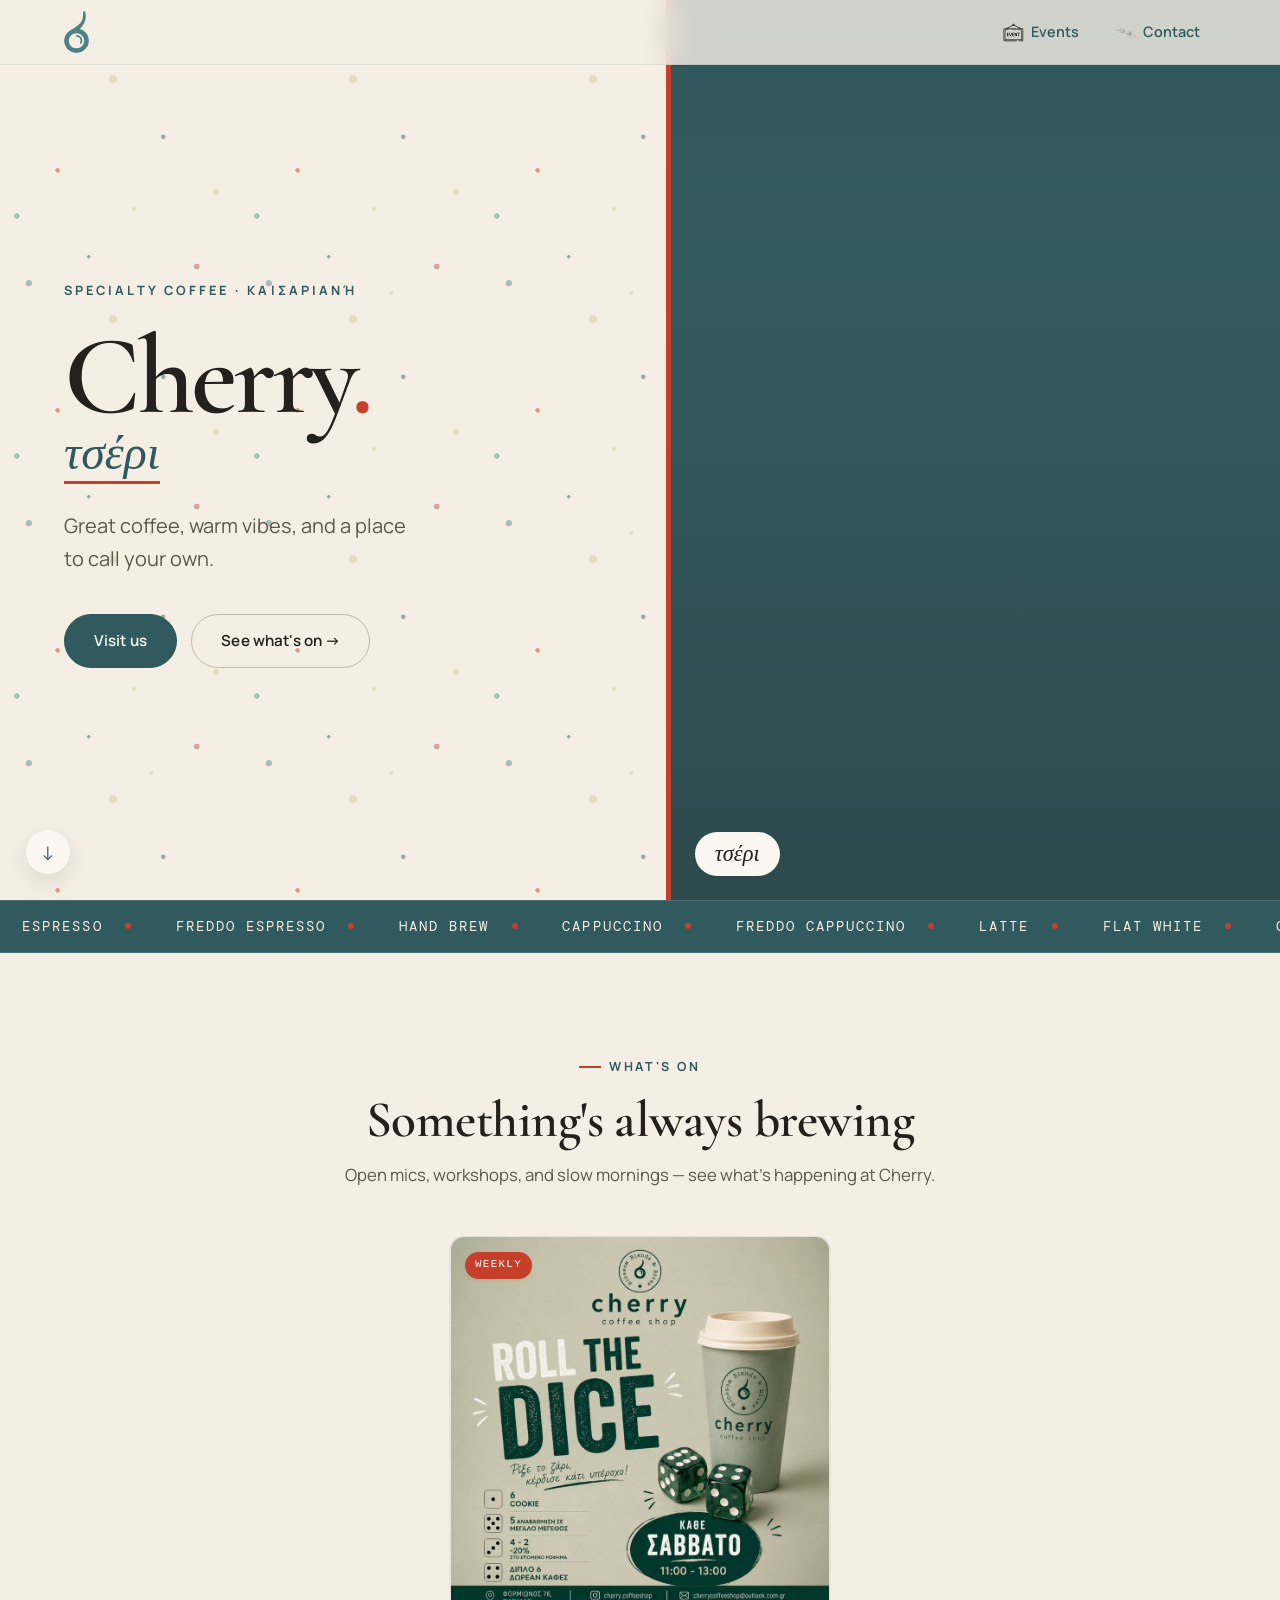
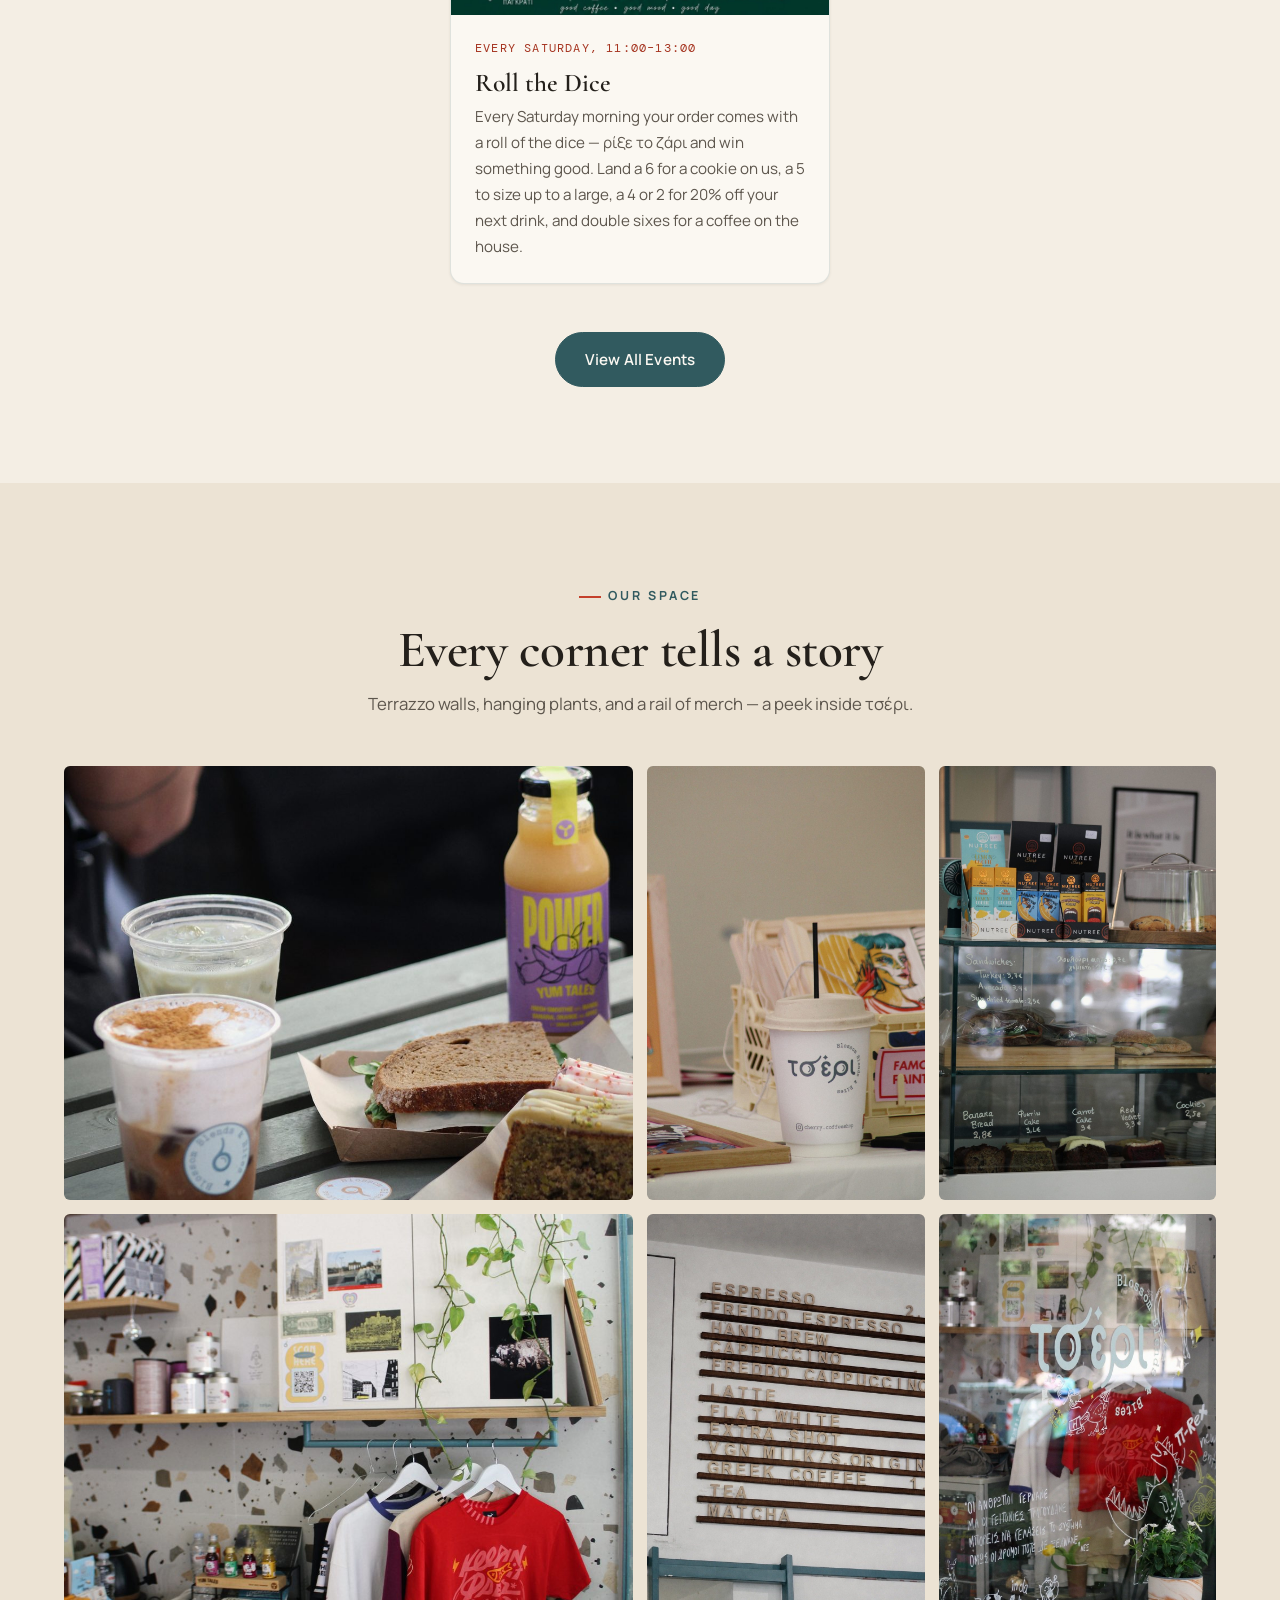
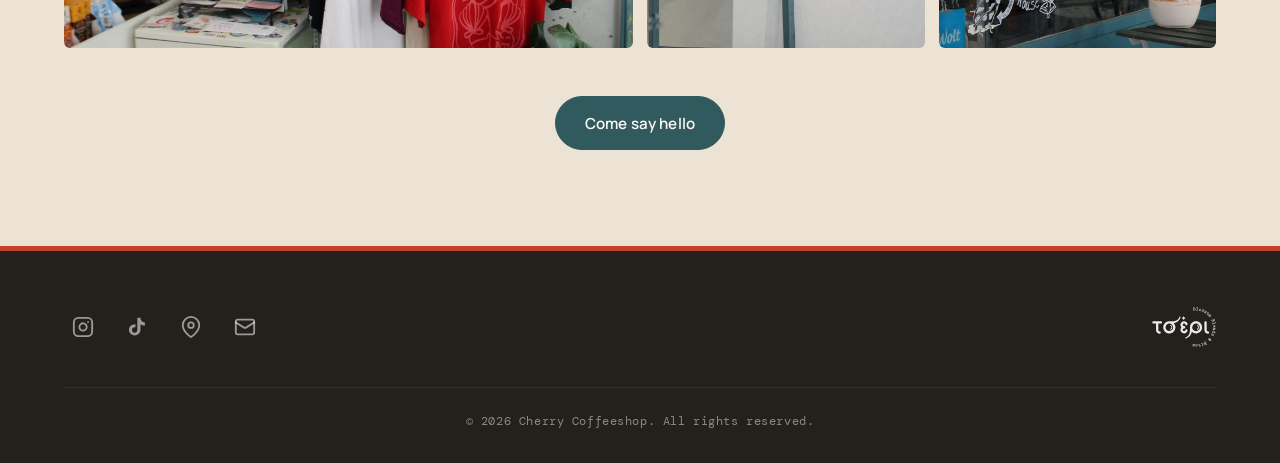
==== commit f8f4287a: "done" ====
--- a/index.html
+++ b/index.html
@@ -143,6 +143,9 @@
           <a href="https://share.google/5jH4Om6R4dzNHi6pa" target="_blank" rel="noopener noreferrer" aria-label="Google Maps">
             <svg xmlns="http://www.w3.org/2000/svg" viewBox="0 0 24 24" fill="none" stroke="currentColor" stroke-width="2" stroke-linecap="round" stroke-linejoin="round"><path d="M21 10c0 7-9 13-9 13s-9-6-9-13a9 9 0 0 1 18 0z"/><circle cx="12" cy="10" r="3"/></svg>
           </a>
+          <a href="mailto:cherrycoffeeshop@outlook.com.gr" aria-label="Email">
+            <svg xmlns="http://www.w3.org/2000/svg" viewBox="0 0 24 24" fill="none" stroke="currentColor" stroke-width="2" stroke-linecap="round" stroke-linejoin="round"><rect x="2" y="4" width="20" height="16" rx="2"/><path d="m22 7-8.97 5.7a1.94 1.94 0 0 1-2.06 0L2 7"/></svg>
+          </a>
         </div>
         <a href="index.html" class="footer__logo" aria-label="Cherry Coffeeshop">
           <img src="assets/Cherry_logo.svg" alt="Cherry logo" />
--- a/style.css
+++ b/style.css
@@ -526,6 +526,7 @@
 }
 
 .event-card {
+  position: relative;
   background: var(--paper);
   border: 1px solid rgba(49, 90, 95, 0.14);
   border-radius: var(--radius-md);
@@ -533,6 +534,24 @@
   box-shadow: var(--shadow-sm);
   transition: transform var(--transition), box-shadow var(--transition);
 }
+
+/* Recurring "what's on now" tag, pinned over the image */
+.event-card__badge {
+  position: absolute;
+  top: 0.9rem;
+  left: 0.9rem;
+  z-index: 2;
+  font-family: var(--font-mono);
+  font-size: 0.68rem;
+  font-weight: 500;
+  letter-spacing: 0.12em;
+  text-transform: uppercase;
+  color: var(--paper);
+  background: var(--cherry);
+  padding: 0.3rem 0.6rem;
+  border-radius: 999px;
+  box-shadow: var(--shadow-sm);
+}
 .event-card:hover {
   transform: translateY(-5px);
   box-shadow: var(--shadow-lg);
@@ -543,6 +562,13 @@
   height: 220px;
   object-fit: cover;
   background-color: var(--teal);
+}
+
+/* Poster events (e.g. a promo flyer) show the full square artwork, uncropped */
+.event-card__image--poster,
+.event-card__image-placeholder--poster {
+  height: auto;
+  aspect-ratio: 1 / 1;
 }
 
 .event-card__image-placeholder {
@@ -583,6 +609,19 @@
   font-size: 0.95rem;
   color: var(--ink-soft);
   line-height: 1.7;
+}
+
+.event-card__desc a {
+  color: var(--cherry);
+  font-weight: 600;
+  text-decoration: underline;
+  text-underline-offset: 2px;
+  text-decoration-thickness: 1px;
+  transition: color 0.2s ease;
+}
+
+.event-card__desc a:hover {
+  color: var(--cherry-deep);
 }
 
 /* ============================================
